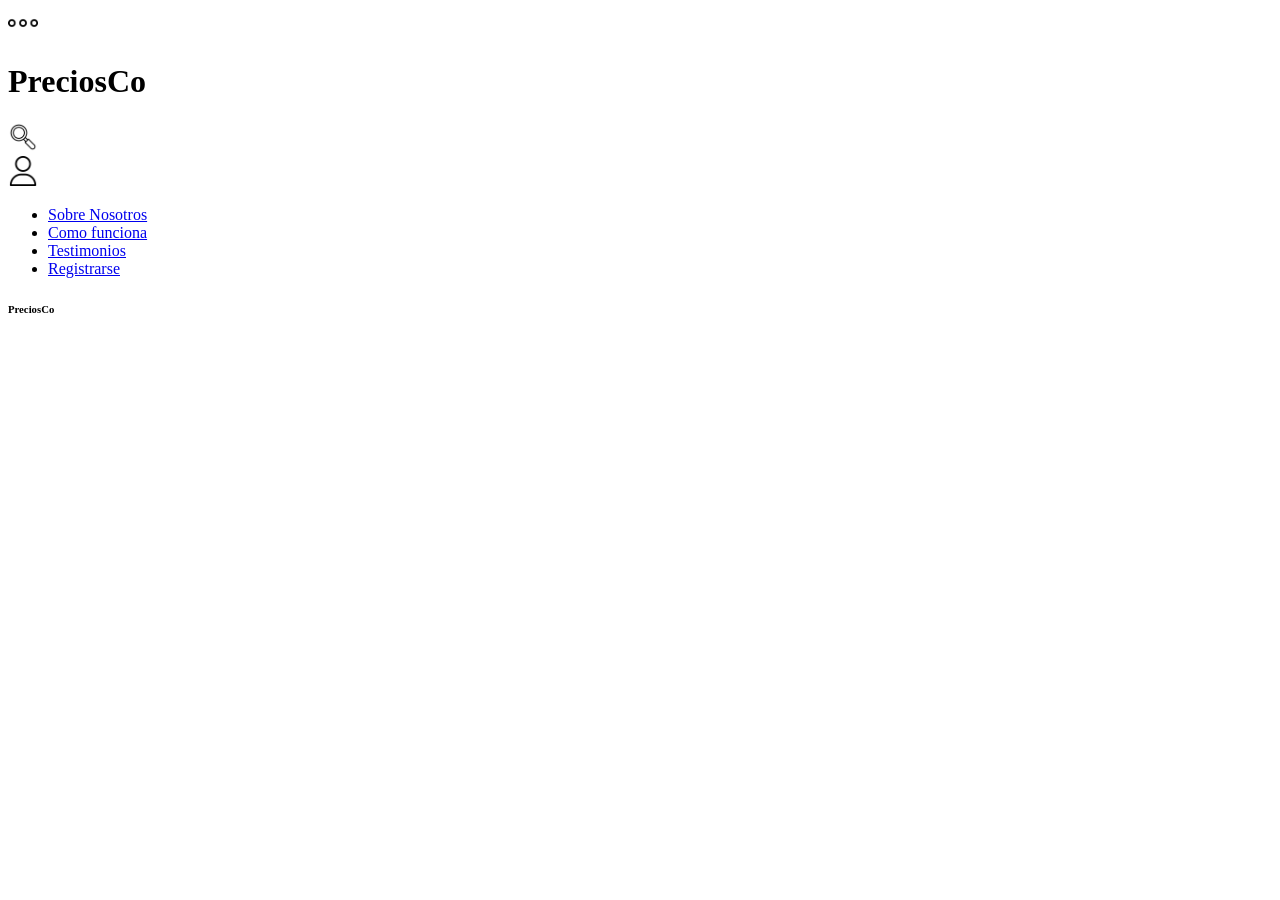
==== frontend/pages/index.html @ 4bfa9142 "Add index.html with header, navigation, and footer sections, including icon images" ====
<!DOCTYPE html>
<html lang="en">
<head>
    <meta charset="UTF-8">
    <meta name="viewport" content="width=device-width, initial-scale=1.0">
    <title>PreciosCo</title>
</head>
<body>
    <header>
        <div id="Header-H1">
            <img src="/frontend/assets/icons/meatball-menu.png" alt="options" width="30">
            <h1>PreciosCo</h1>
            <img src="/frontend/assets/icons/find.png" alt="find" width="30">
            <br>
            <img src="/frontend/assets/icons/user.png" alt="user" width="30">
        </div>
    </header>
    <nav>
        <div id="Nav-Options">
            <ul>
                <li>
                    <a href="#">Sobre Nosotros</a>
                </li>
                <li><a href="#">Como funciona</a></li>
                <li>
                    <a href="#">Testimonios</a>
                </li>
                <li>
                    <a href="#">Registrarse</a>
                </li>
            </ul>
        </div>
    </nav>
    <section>

    </section>
    <footer>
        <h6>PreciosCo</h6>
    </footer>
</body>
</html>
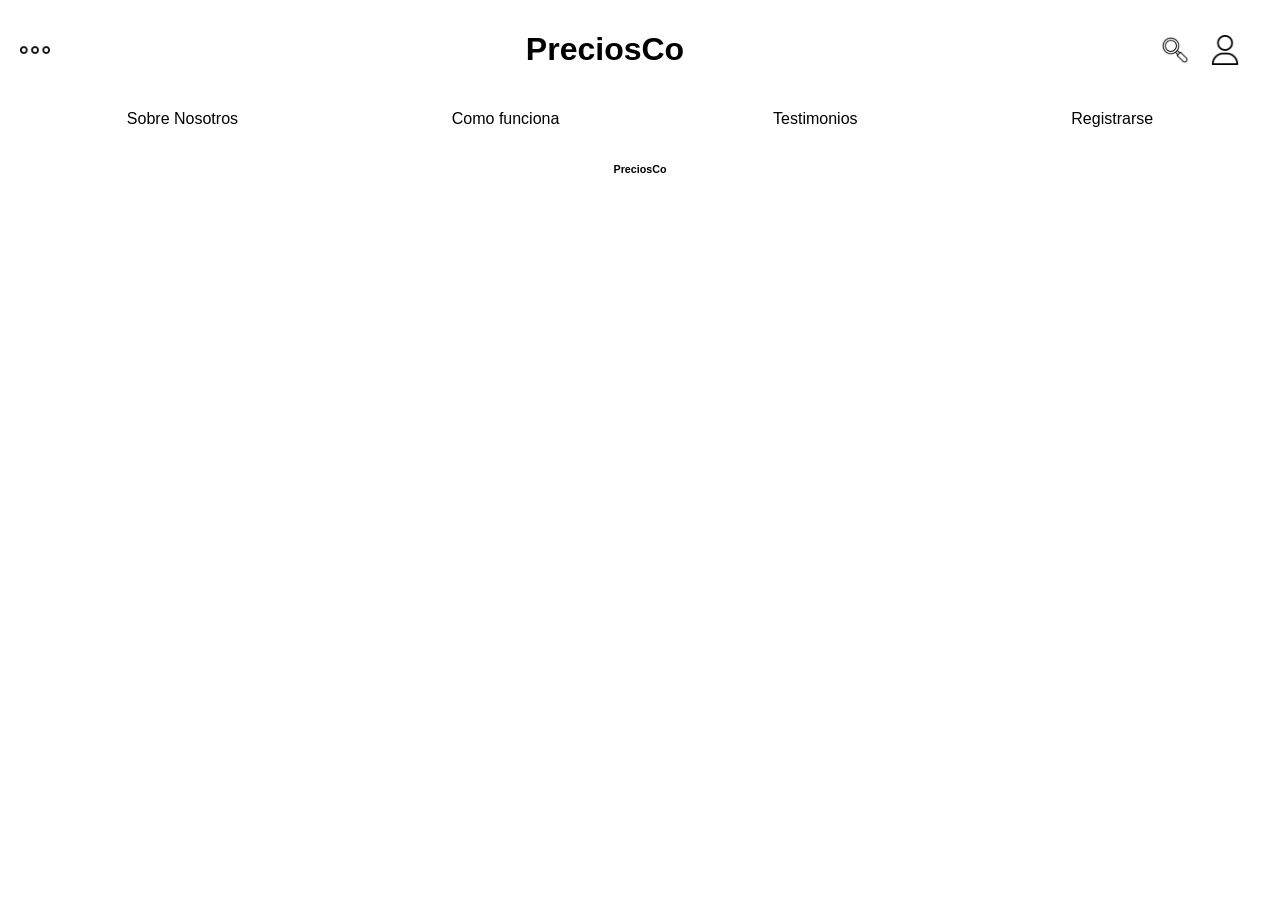
==== commit f4fed0ec: "aplicandole css al index y añadiendo pocas cosas al html" ====
--- a/frontend/pages/index.html
+++ b/frontend/pages/index.html
@@ -4,17 +4,19 @@
     <meta charset="UTF-8">
     <meta name="viewport" content="width=device-width, initial-scale=1.0">
     <title>PreciosCo</title>
+    <link rel="stylesheet" href="/frontend/styles/style.css">
 </head>
 <body>
-    <header>
-        <div id="Header-H1">
-            <img src="/frontend/assets/icons/meatball-menu.png" alt="options" width="30">
-            <h1>PreciosCo</h1>
+<header>
+    <div id="HeaderH1">
+        <img src="/frontend/assets/icons/meatball-menu.png" alt="options" width="30">
+        <a href="index.html" id="PreciosCo"><h1>PreciosCo</h1></a>
+        <div class="header-actions">
             <img src="/frontend/assets/icons/find.png" alt="find" width="30">
-            <br>
             <img src="/frontend/assets/icons/user.png" alt="user" width="30">
         </div>
-    </header>
+    </div>
+</header>
     <nav>
         <div id="Nav-Options">
             <ul>
--- a/frontend/styles/style.css
+++ b/frontend/styles/style.css
@@ -0,0 +1,72 @@
+
+* {
+    box-sizing: border-box; 
+}
+
+body {
+    background-color: white;
+    font-family: Verdana, Geneva, Tahoma, sans-serif;
+    margin: 0;
+}
+
+#HeaderH1 {
+    display: flex;
+    align-items: center;
+    justify-content: space-between; 
+    padding: 10px 20px;
+    width: 100%;
+}
+
+.header-actions {
+    display: flex;
+    gap: 20px; 
+    align-items: center;
+    margin-right: 20px;
+}
+
+#PreciosCo {
+    color: black;
+    text-decoration: none;
+}
+
+#Nav-Options ul {
+    display: flex;
+    justify-content: space-around; 
+    align-items: center;
+    list-style: none; 
+    margin: 0;
+    padding: 10px 20px;
+    width: 100%;
+}
+
+#Nav-Options a {
+    text-decoration: none;
+    color: inherit;
+}
+
+footer {
+    text-align: center;
+}
+
+
+@media (max-width: 768px) {
+    
+  
+    #HeaderH1 {
+        padding: 10px 10px;
+    }
+
+    .header-actions {
+        gap: 15px;
+        margin-right: 5px; 
+    }
+
+    #HeaderH1 h1 {
+        font-size: 1.4rem; 
+    }
+
+
+    #Nav-Options {
+        display: none; 
+    }
+}
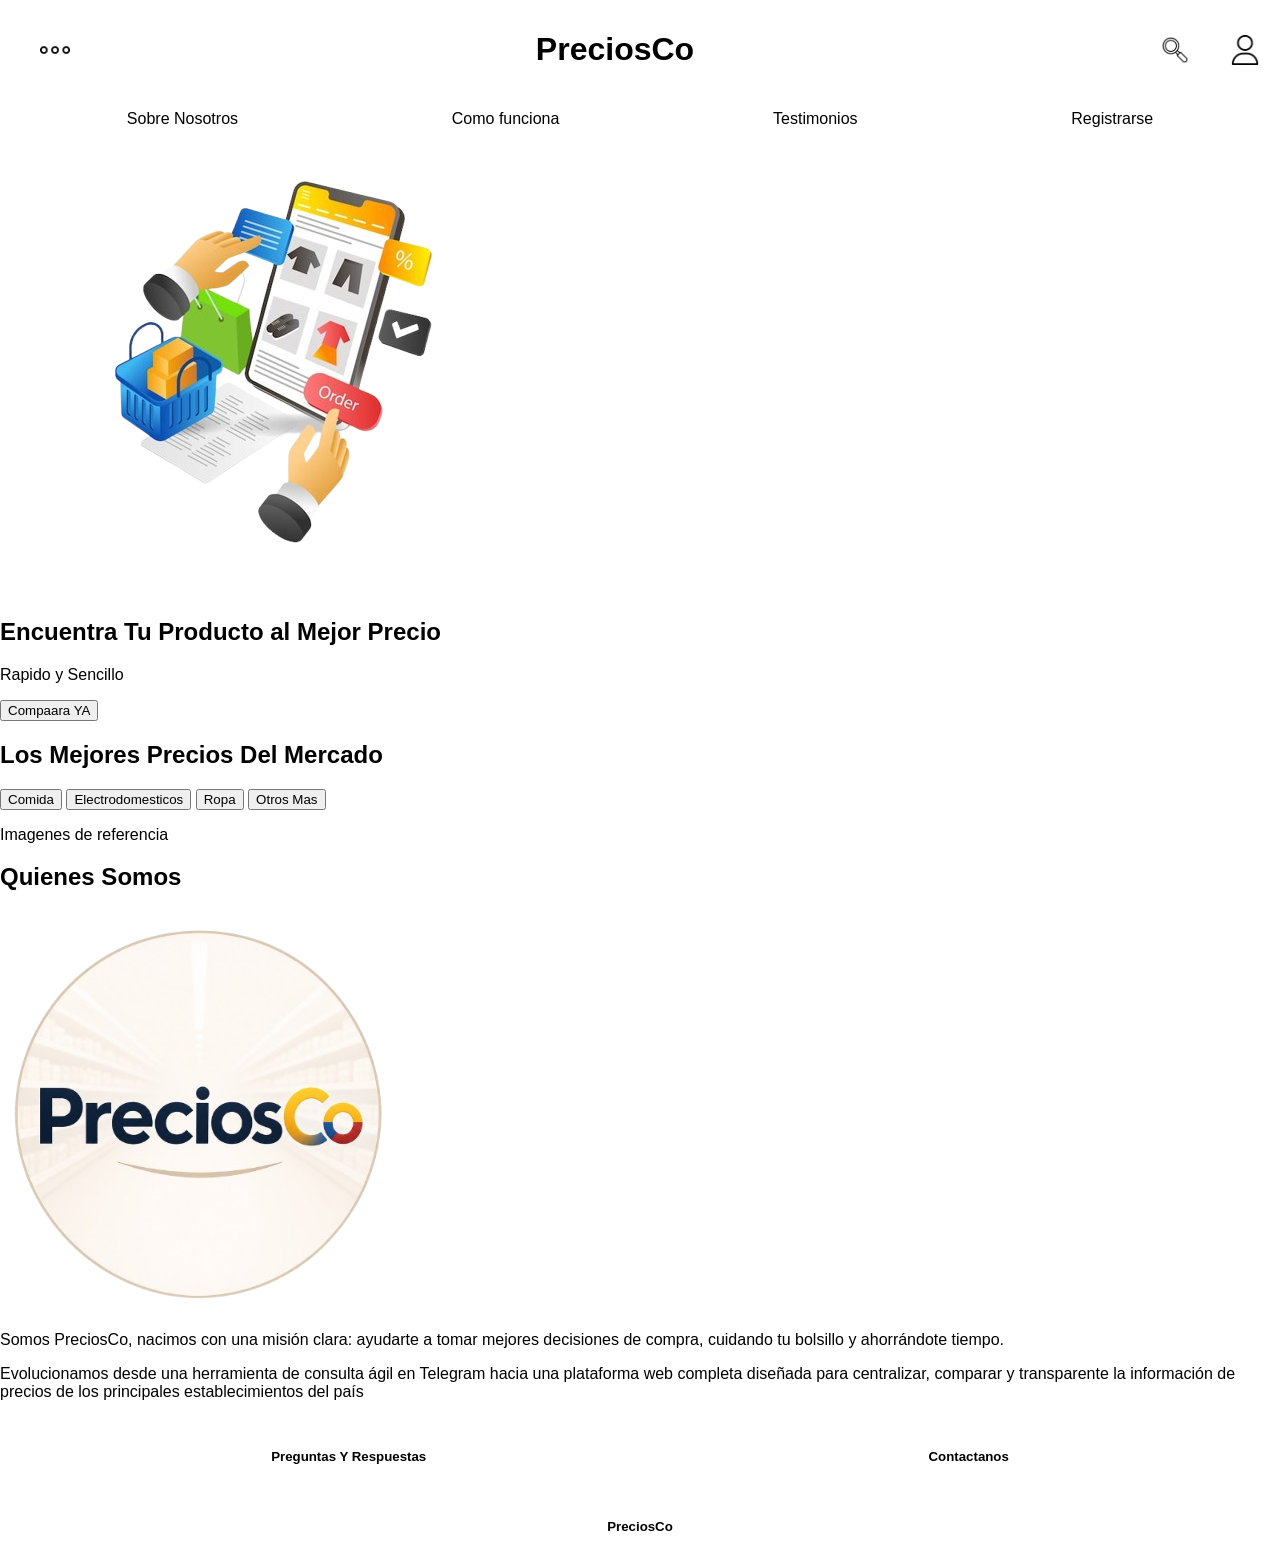
==== commit 07654955: "añadiendo el sobre nosotros en el html y modificando unas cosas en css" ====
--- a/frontend/pages/index.html
+++ b/frontend/pages/index.html
@@ -35,9 +35,50 @@
     </nav>
     <section>
 
+        
+        <div id="CallAction">
+            <img src="/frontend/assets/images/isometric-flat-3d-illustration-online-shopping-concept-with-ecommerce-app_18660-4570-removebg-preview.png" alt="Compara Y Compra">
+            <h2>Encuentra Tu Producto al Mejor Precio</h2>
+            <p>Rapido y Sencillo</p>
+
+            <div id="CallAction-Square">
+                <button>Compaara YA</button>
+            </div>
+
+        </div>
+
+        <div id="Evidence">
+            <h2>Los Mejores Precios Del Mercado</h2>
+            <button>Comida</button>
+            <button>Electrodomesticos</button>
+            <button>Ropa</button>
+            <button>Otros Mas</button>
+            <p>Imagenes de referencia</p>
+        </div>
+        
+        <div id="AboutUs">
+            <h2>Quienes Somos</h2>
+            <img src="/frontend/assets/images/LogoPreciosCo.png" alt="Logo" width="400">
+            <p class="eslogan">Somos PreciosCo, nacimos con una misión clara: ayudarte a tomar mejores decisiones de compra, cuidando tu bolsillo y ahorrándote tiempo.</p>
+
+            <p class="eslogan">Evolucionamos desde una herramienta de consulta ágil en Telegram hacia una plataforma web completa diseñada para centralizar, comparar y transparente la información de precios de los principales establecimientos del país</p>
+
+        </div>
     </section>
     <footer>
-        <h6>PreciosCo</h6>
+        <div id="FooterOptions">
+            <ul>
+                <li>
+                    <a href="#"><h5>Preguntas Y Respuestas</h5></a>
+                </li>
+                <li>
+                    <a href="#">
+                        <h5>Contactanos</h5>
+                    </a>
+                </li>
+            </ul>
+        </div>
+        <h5 id="H5Footer">PreciosCo</h5>
     </footer>
 </body>
 </html>
--- a/frontend/styles/style.css
+++ b/frontend/styles/style.css
@@ -15,14 +15,22 @@
     justify-content: space-between; 
     padding: 10px 20px;
     width: 100%;
+    margin-left: 20px;
+    boder
 }
 
 .header-actions {
     display: flex;
-    gap: 20px; 
+    gap: 40px; 
     align-items: center;
     margin-right: 20px;
 }
+
+a{
+    text-decoration: none;
+    color: black;
+}
+
 
 #PreciosCo {
     color: black;
@@ -39,12 +47,22 @@
     width: 100%;
 }
 
+#FooterOptions ul{
+    display: flex;
+    justify-content: space-around; 
+    align-items: center;
+    list-style: none; 
+    margin: 0;
+    padding: 10px 20px;
+    width: 100%;
+}
+
 #Nav-Options a {
     text-decoration: none;
     color: inherit;
 }
 
-footer {
+#H5Footer {
     text-align: center;
 }
 
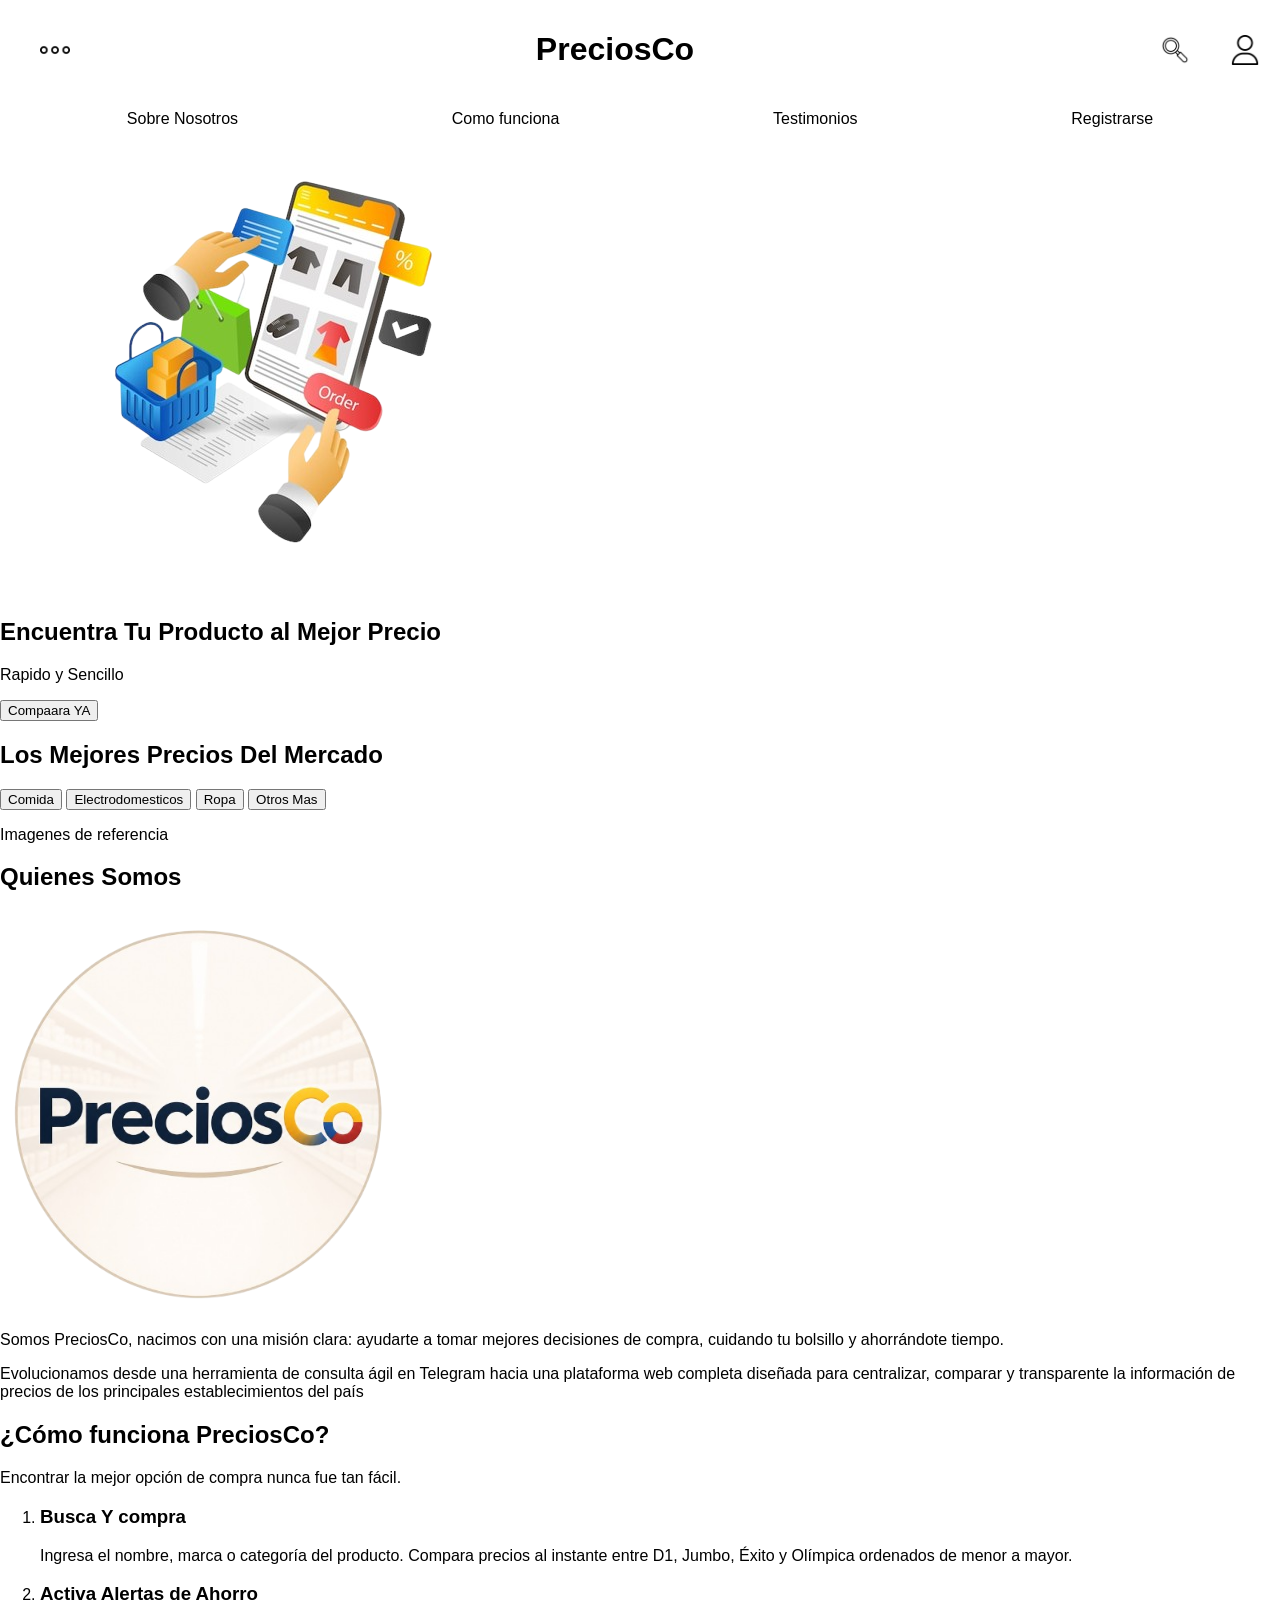
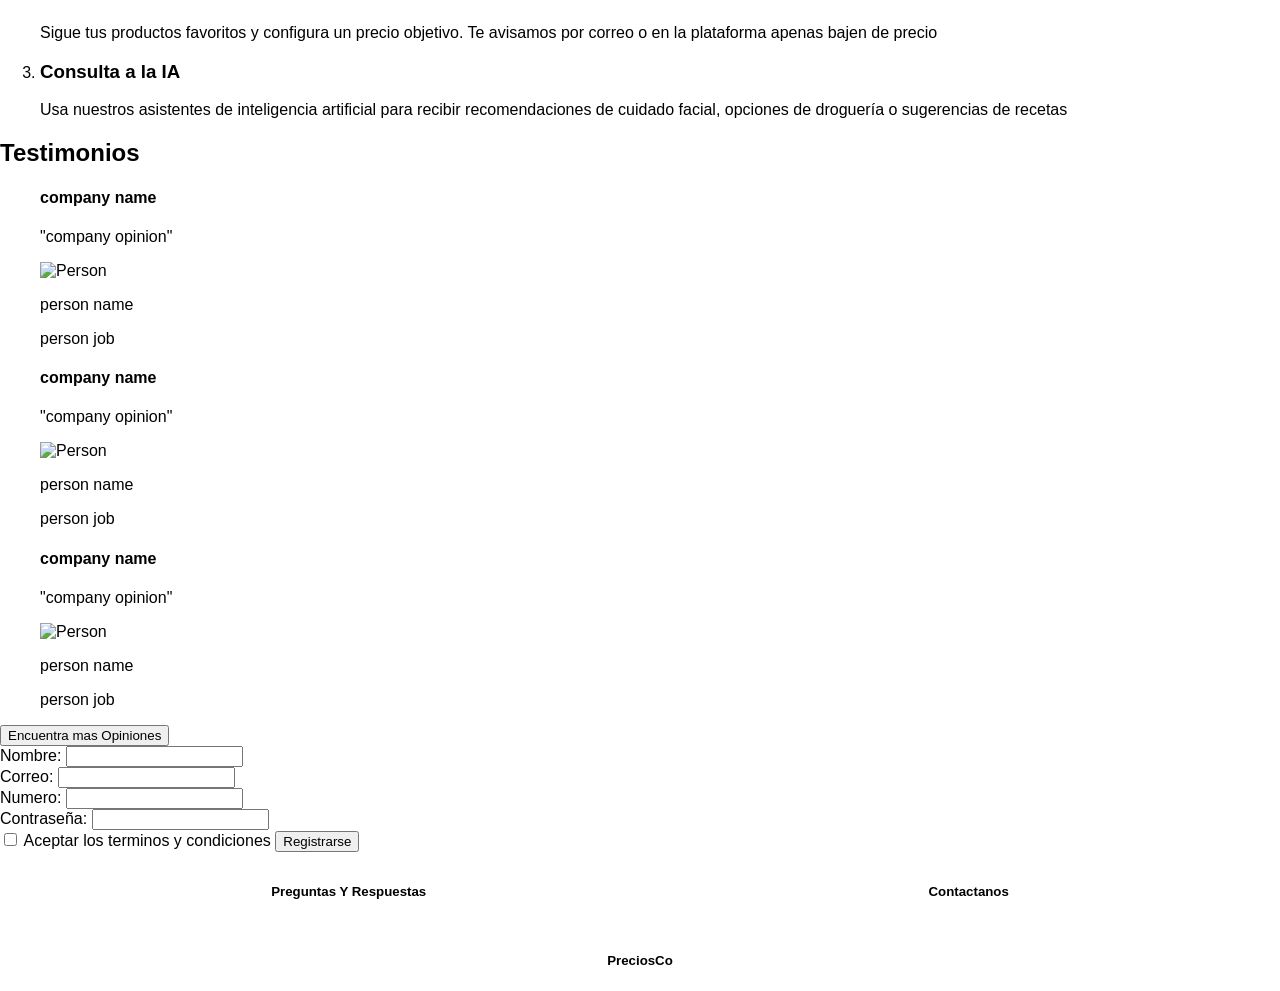
==== commit e350eac4: "completando el index sin css" ====
--- a/frontend/pages/index.html
+++ b/frontend/pages/index.html
@@ -64,6 +64,94 @@
             <p class="eslogan">Evolucionamos desde una herramienta de consulta ágil en Telegram hacia una plataforma web completa diseñada para centralizar, comparar y transparente la información de precios de los principales establecimientos del país</p>
 
         </div>
+
+        <div id="How-It-Works">
+            <div id="main-Title">
+                <h2>¿Cómo funciona PreciosCo?</h2>
+                <p>Encontrar la mejor opción de compra nunca fue tan fácil.</p>
+            </div>
+            <div id="Funtions-Lists">
+                <ol>
+                    <li>
+                        <h3 class="Titles-Funtions">Busca Y compra</h3>
+                        <p class="p-Funtions">Ingresa el nombre, marca o categoría del producto. Compara precios al instante entre D1, Jumbo, Éxito y Olímpica ordenados de menor a mayor.</p>
+                    </li>
+                    <li>
+                        <h3 class="Titles-Funtions">Activa Alertas de Ahorro</h3>
+                        <p class="p-Funtions">Sigue tus productos favoritos y configura un precio objetivo. Te avisamos por correo o en la plataforma apenas bajen de precio</p>
+                    </li>
+                    <li>
+                        <h3 class="Titles-Funtions">Consulta a la IA</h3>
+                        <p class="p-Funtions">Usa nuestros asistentes de inteligencia artificial para recibir recomendaciones de cuidado facial, opciones de droguería o sugerencias de recetas</p>
+                    </li>
+                </ol>
+
+            </div>
+            
+        </div>
+
+        <div id="Some-Opinions">
+            <div id="Opinions-Lists">
+                <h1>Testimonios</h1>
+                <ul>
+                    <div class="Opinions" id="Opinion1">
+                        <h4>company name</h4>
+                        <p>"company opinion"</p>
+                        <img src="#" alt="Person" class="Company´s person" width="20">
+                        <p>person name</p>
+                        <p>person job </p>
+
+                    </div>
+                    <div class="Opinions" id="Opinion2">
+                        <h4>company name</h4>
+                        <p>"company opinion"</p>
+                        <img src="#" alt="Person" class="Company´s person" width="20">
+                        <p>person name</p>
+                        <p>person job </p>
+
+                    </div>
+                    <div class="Opinions" id="Opinion3">
+                        <h4>company name</h4>
+                        <p>"company opinion"</p>
+                        <img src="#" alt="Person" class="Company´s person" width="20">
+                        <p>person name</p>
+                        <p>person job </p>
+
+                    </div>
+                </ul>
+                <button id="Opinions-Button">Encuentra mas Opiniones</button>
+            </div>
+        </div>
+
+        <div id="Sign-in-Form">
+            <form>
+                
+                <div id="Name-Form">
+                    <span>Nombre:</span>
+                    <input type="text" id="Name-Input" ">
+                </div>
+                <div id="Email-Form">
+                    <span>Correo:</span>
+                    <input type="email" id="Name-Input" ">
+                </div>
+                <div id="Phone-Number-Form">
+                    <span>Numero:</span>
+                    <input type="number" id="Name-Input" ">
+                </div>
+                <div id="Password-Form">
+                    <span>Contraseña:</span>
+                    <input type="password" id="Name-Input" ">
+                </div>
+
+                <div id="Terms-Conditions-Submit-Form">
+                    <input type="checkbox" id="Terms-and-conditions">
+                    <span>Aceptar los terminos y condiciones</span>
+                    <button id="Sign-in-Button">Registrarse</button>
+                </div>
+
+                
+            </form>
+        </div>
     </section>
     <footer>
         <div id="FooterOptions">
--- a/frontend/styles/style.css
+++ b/frontend/styles/style.css
@@ -16,7 +16,7 @@
     padding: 10px 20px;
     width: 100%;
     margin-left: 20px;
-    boder
+    
 }
 
 .header-actions {
@@ -87,4 +87,7 @@
     #Nav-Options {
         display: none; 
     }
-}+}
+
+
+
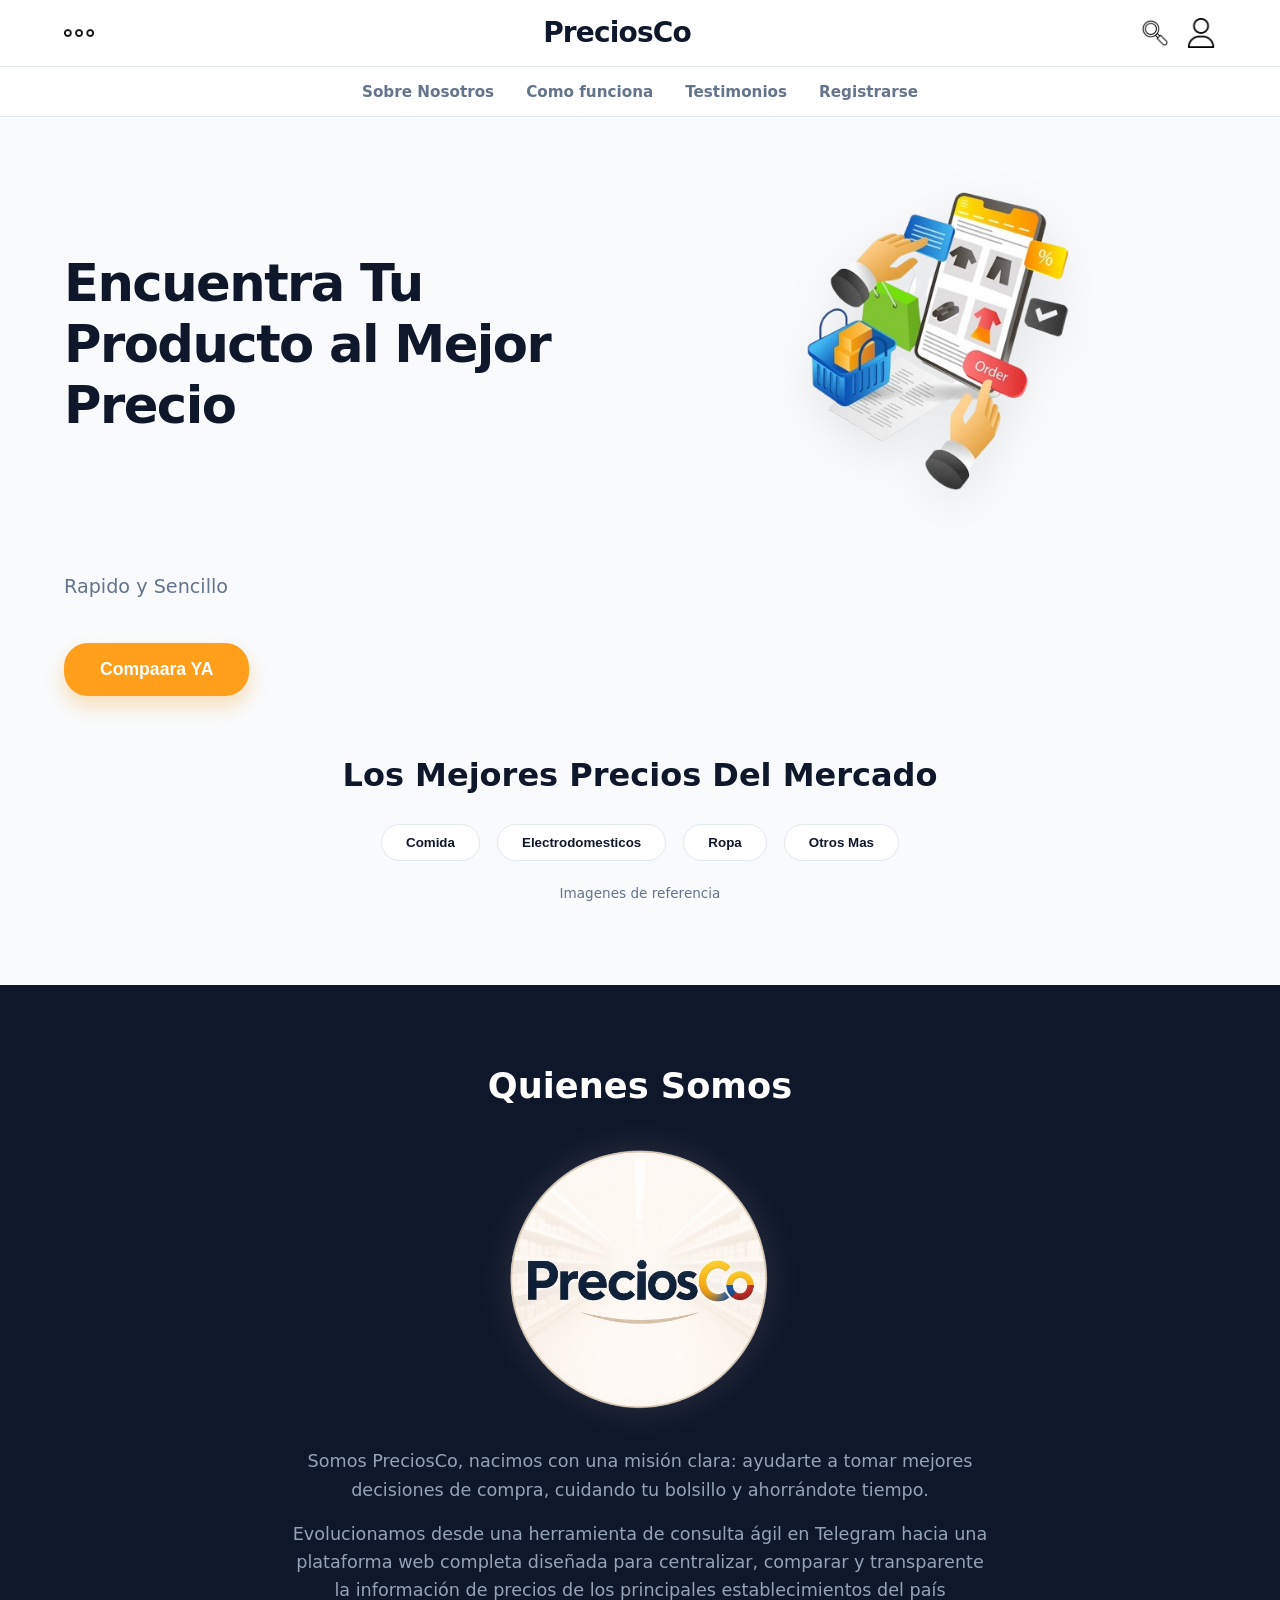
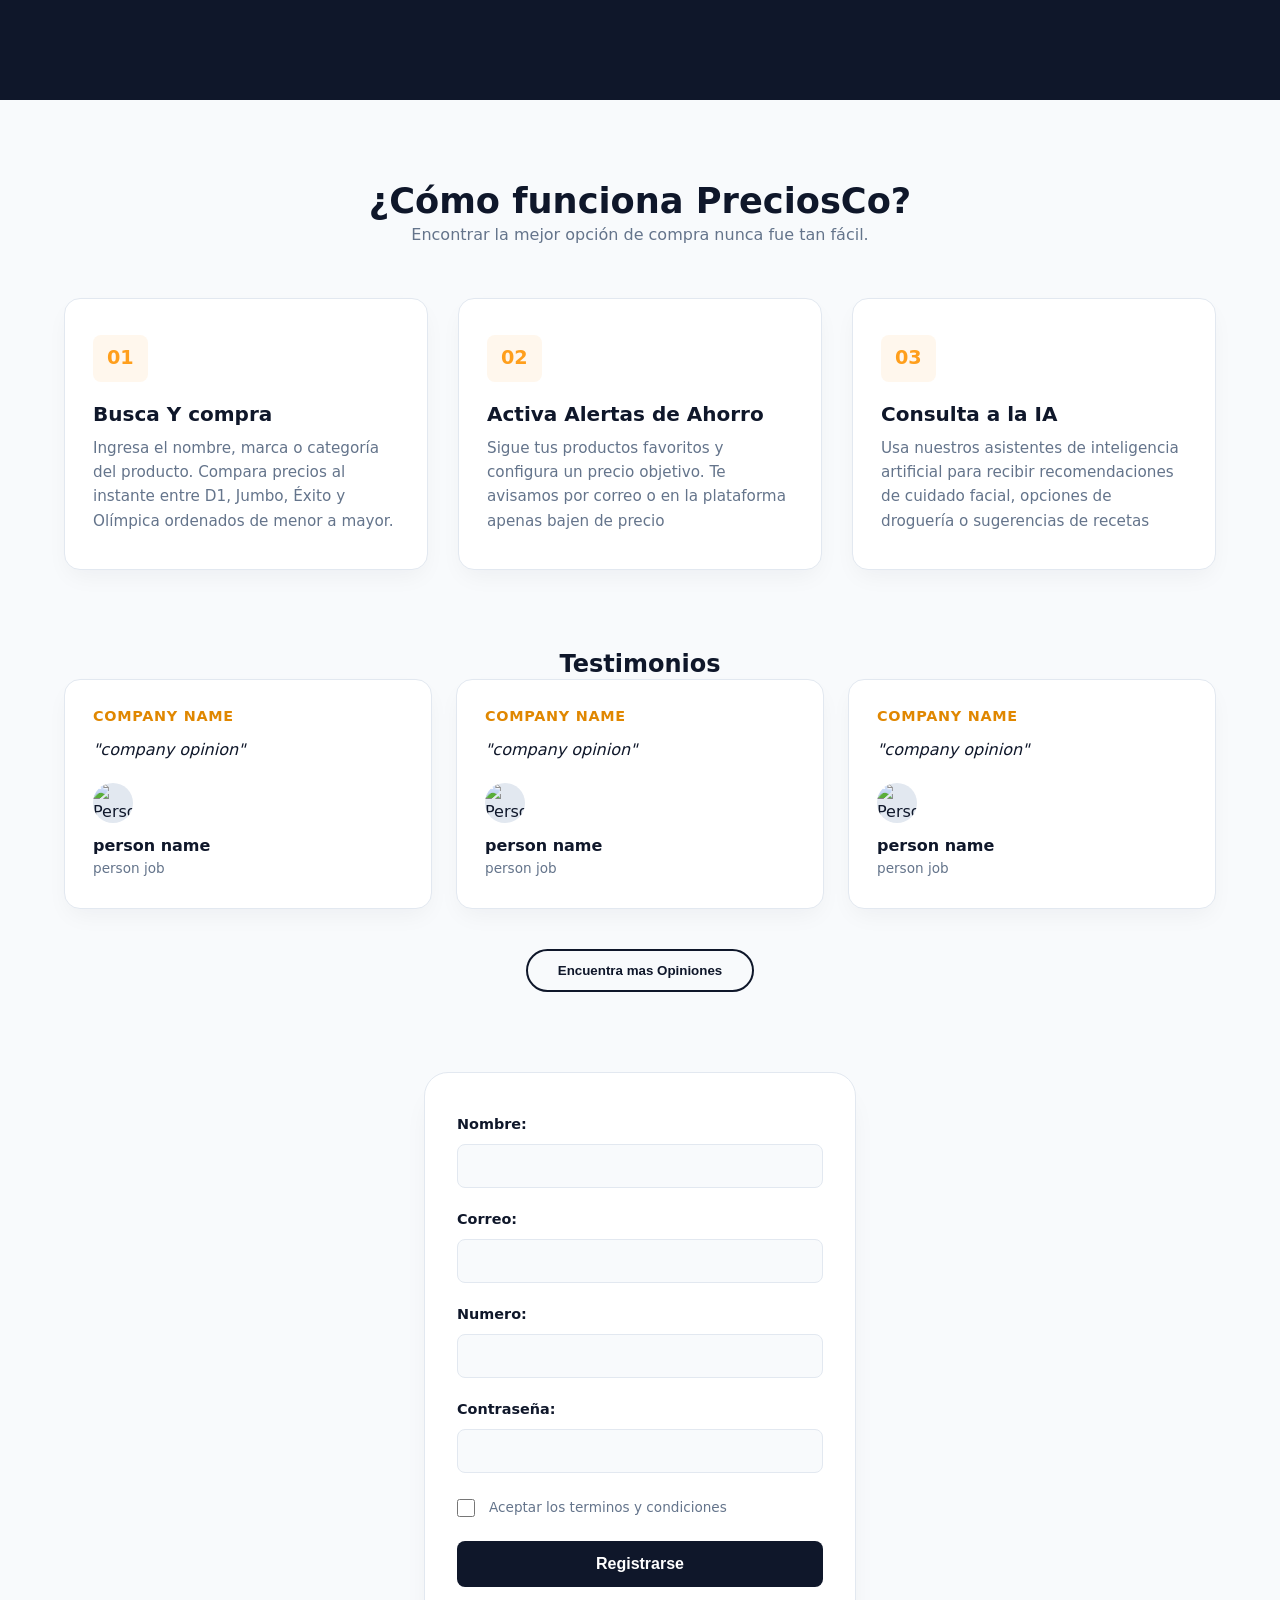
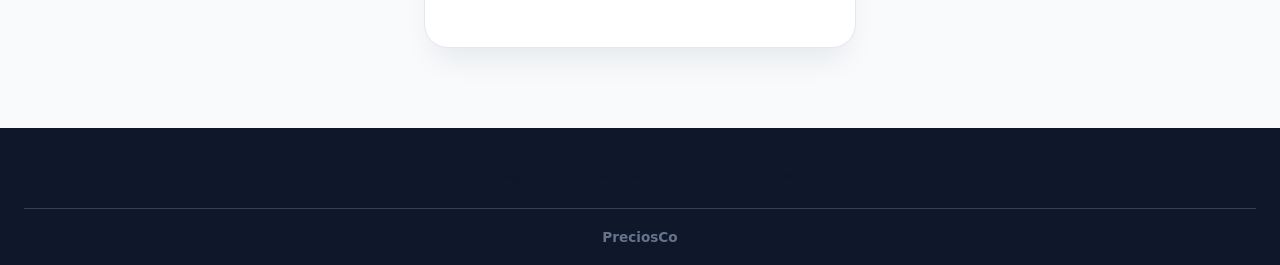
==== commit 0bb67c9f: "terminando unos cambios en el nav" ====
--- a/frontend/pages/index.html
+++ b/frontend/pages/index.html
@@ -21,14 +21,14 @@
         <div id="Nav-Options">
             <ul>
                 <li>
-                    <a href="#">Sobre Nosotros</a>
+                    <a href="#AboutUs">Sobre Nosotros</a>
                 </li>
-                <li><a href="#">Como funciona</a></li>
+                <li><a href="#How-It-Works">Como funciona</a></li>
                 <li>
-                    <a href="#">Testimonios</a>
+                    <a href="#Some-Opinions">Testimonios</a>
                 </li>
                 <li>
-                    <a href="#">Registrarse</a>
+                    <a href="#Sign-in-Form">Registrarse</a>
                 </li>
             </ul>
         </div>
--- a/frontend/styles/style.css
+++ b/frontend/styles/style.css
@@ -1,93 +1,520 @@
 
-* {
-    box-sizing: border-box; 
+:root {
+    --bg-main: #F8FAFC;
+    --bg-surface: #FFFFFF;
+    --dark-navy: #0F172A;
+    --dark-card: #1E293B;
+    --text-primary: #0F172A;
+    --text-muted: #64748B;
+    
+
+    --accent-orange: #FF9F1C;
+    --accent-orange-hover: #E08700;
+    --accent-green: #10B981;
+    --border-color: #E2E8F0;
+
+
+    --font-main: system-ui, -apple-system, BlinkMacSystemFont, 'Segoe UI', Roboto, sans-serif;
+    
+
+    --radius-sm: 8px;
+    --radius-md: 16px;
+    --radius-lg: 24px;
+    --shadow-soft: 0 10px 25px -5px rgba(15, 23, 42, 0.05);
+    --shadow-card: 0 20px 30px -10px rgba(15, 23, 42, 0.08);
+}
+
+
+*, *::before, *::after {
+    box-sizing: border-box;
+    margin: 0;
+    padding: 0;
 }
 
 body {
-    background-color: white;
-    font-family: Verdana, Geneva, Tahoma, sans-serif;
-    margin: 0;
+    background-color: var(--bg-main);
+    color: var(--text-primary);
+    font-family: var(--font-main);
+    line-height: 1.6;
+    overflow-x: hidden;
+}
+
+img {
+    max-width: 100%;
+    height: auto;
+    display: block;
+}
+
+a {
+    text-decoration: none;
+    color: inherit;
+}
+
+h1, h2, h3, h4, h5 {
+    line-height: 1.2;
+    color: var(--text-primary);
+}
+
+
+header {
+    background: var(--bg-surface);
+    border-bottom: 1px solid var(--border-color);
+    position: sticky;
+    top: 0;
+    z-index: 100;
 }
 
 #HeaderH1 {
+    max-width: 1200px;
+    margin: 0 auto;
+    padding: 16px 24px;
     display: flex;
     align-items: center;
-    justify-content: space-between; 
-    padding: 10px 20px;
-    width: 100%;
-    margin-left: 20px;
-    
+    justify-content: space-between;
+}
+
+#HeaderH1 img {
+    cursor: pointer;
+    transition: opacity 0.2s;
+}
+
+#HeaderH1 img:hover {
+    opacity: 0.7;
+}
+
+#PreciosCo h1 {
+    font-size: 1.75rem;
+    font-weight: 800;
+    letter-spacing: -0.03em;
+    color: var(--dark-navy);
 }
 
 .header-actions {
     display: flex;
-    gap: 40px; 
+    gap: 16px;
     align-items: center;
-    margin-right: 20px;
-}
-
-a{
-    text-decoration: none;
-    color: black;
-}
-
-
-#PreciosCo {
-    color: black;
-    text-decoration: none;
+}
+
+nav {
+    background: var(--bg-surface);
+    border-bottom: 1px solid var(--border-color);
 }
 
 #Nav-Options ul {
+    max-width: 1200px;
+    margin: 0 auto;
+    padding: 12px 24px;
     display: flex;
-    justify-content: space-around; 
+    justify-content: center;
+    gap: 32px;
+    list-style: none;
+}
+
+#Nav-Options a {
+    font-size: 0.95rem;
+    font-weight: 600;
+    color: var(--text-muted);
+    transition: color 0.2s;
+}
+
+#Nav-Options a:hover {
+    color: var(--accent-orange-hover);
+}
+
+
+#CallAction {
+    max-width: 1200px;
+    margin: 40px auto;
+    padding: 0 24px;
+    display: grid;
+    grid-template-columns: 1fr 1fr;
     align-items: center;
-    list-style: none; 
+    gap: 40px;
+}
+
+#CallAction img {
+    grid-column: 2;
+    width: 100%;
+    max-width: 450px;
+    justify-self: center;
+    filter: drop-shadow(0 15px 25px rgba(0,0,0,0.08));
+}
+
+#CallAction h2 {
+    grid-column: 1;
+    grid-row: 1;
+    font-size: clamp(2.2rem, 4vw, 3.2rem);
+    font-weight: 900;
+    letter-spacing: -0.03em;
+}
+
+#CallAction p {
+    grid-column: 1;
+    font-size: 1.2rem;
+    color: var(--text-muted);
+}
+
+#CallAction-Square {
+    grid-column: 1;
+}
+
+#CallAction-Square button {
+    background: var(--accent-orange);
+    color: #FFF;
+    border: none;
+    padding: 16px 36px;
+    font-size: 1.1rem;
+    font-weight: 700;
+    border-radius: var(--radius-lg);
+    box-shadow: 0 10px 20px rgba(255, 159, 28, 0.3);
+    cursor: pointer;
+    transition: all 0.2s ease;
+}
+
+#CallAction-Square button:hover {
+    background: var(--accent-orange-hover);
+    transform: translateY(-2px);
+    box-shadow: 0 15px 25px rgba(255, 159, 28, 0.4);
+}
+
+
+#Evidence {
+    max-width: 1200px;
+    margin: 60px auto;
+    padding: 0 24px;
+    text-align: center;
+}
+
+#Evidence h2 {
+    font-size: 2rem;
+    margin-bottom: 24px;
+}
+
+#Evidence button {
+    background: var(--bg-surface);
+    border: 1.5px solid var(--border-color);
+    padding: 10px 24px;
+    margin: 6px;
+    border-radius: 999px;
+    font-weight: 600;
+    color: var(--text-primary);
+    cursor: pointer;
+    transition: all 0.2s;
+}
+
+#Evidence button:hover {
+    border-color: var(--dark-navy);
+    background: var(--dark-navy);
+    color: #FFF;
+}
+
+#Evidence p {
+    margin-top: 16px;
+    font-size: 0.85rem;
+    color: var(--text-muted);
+}
+
+
+#AboutUs {
+    background: var(--dark-navy);
+    color: #FFF;
+    padding: 80px 24px;
+    margin: 80px 0;
+    text-align: center;
+}
+
+#AboutUs h2 {
+    color: #FFF;
+    font-size: 2.2rem;
+    margin-bottom: 30px;
+}
+
+#AboutUs img {
+    margin: 0 auto 30px;
+    max-width: 280px;
+    filter: drop-shadow(0 0 20px rgba(255,255,255,0.1));
+}
+
+#AboutUs .eslogan {
+    max-width: 700px;
+    margin: 0 auto 16px;
+    color: #94A3B8;
+    font-size: 1.1rem;
+}
+
+
+#How-It-Works {
+    max-width: 1200px;
+    margin: 80px auto;
+    padding: 0 24px;
+}
+
+#main-Title {
+    text-align: center;
+    margin-bottom: 50px;
+}
+
+#main-Title h2 {
+    font-size: 2.2rem;
+}
+
+#main-Title p {
+    color: var(--text-muted);
+}
+
+#Funtions-Lists ol {
+    list-style: none;
+    display: grid;
+    grid-template-columns: repeat(auto-fit, minmax(280px, 1fr));
+    gap: 30px;
+    counter-reset: step-counter;
+}
+
+#Funtions-Lists li {
+    background: var(--bg-surface);
+    padding: 36px 28px;
+    border-radius: var(--radius-md);
+    border: 1px solid var(--border-color);
+    box-shadow: var(--shadow-soft);
+    position: relative;
+    counter-increment: step-counter;
+}
+
+#Funtions-Lists li::before {
+    content: "0" counter(step-counter);
+    font-weight: 900;
+    font-size: 1.2rem;
+    color: var(--accent-orange);
+    background: #FFF7ED;
+    padding: 8px 14px;
+    border-radius: var(--radius-sm);
+    display: inline-block;
+    margin-bottom: 20px;
+}
+
+.Titles-Funtions {
+    font-size: 1.25rem;
+    margin-bottom: 10px;
+}
+
+.p-Funtions {
+    color: var(--text-muted);
+    font-size: 0.95rem;
+}
+
+
+#Some-Opinions {
+    max-width: 1200px;
+    margin: 80px auto;
+    padding: 0 24px;
+    text-align: center;
+}
+
+#Opinions-Lists ul {
+    list-style: none;
+    display: grid;
+    grid-template-columns: repeat(auto-fit, minmax(280px, 1fr));
+    gap: 24px;
+    margin-bottom: 40px;
+    text-align: left;
+}
+
+.Opinions {
+    background: var(--bg-surface);
+    padding: 28px;
+    border-radius: var(--radius-md);
+    border: 1px solid var(--border-color);
+    box-shadow: var(--shadow-soft);
+}
+
+.Opinions h4 {
+    color: var(--accent-orange-hover);
+    font-size: 0.9rem;
+    text-transform: uppercase;
+    letter-spacing: 0.05em;
+    margin-bottom: 12px;
+}
+
+.Opinions p:nth-of-type(1) {
+    font-style: italic;
+    color: var(--text-primary);
+    margin-bottom: 20px;
+}
+
+.Opinions img {
+    width: 40px;
+    height: 40px;
+    border-radius: 50%;
+    background: var(--border-color);
+    margin-bottom: 10px;
+}
+
+.Opinions p:nth-of-type(2) {
+    font-weight: 700;
     margin: 0;
-    padding: 10px 20px;
+}
+
+.Opinions p:nth-of-type(3) {
+    font-size: 0.85rem;
+    color: var(--text-muted);
+}
+
+#Opinions-Button {
+    background: transparent;
+    border: 2px solid var(--dark-navy);
+    color: var(--dark-navy);
+    padding: 12px 30px;
+    border-radius: 999px;
+    font-weight: 700;
+    cursor: pointer;
+    transition: all 0.2s;
+}
+
+#Opinions-Button:hover {
+    background: var(--dark-navy);
+    color: #FFF;
+}
+
+
+#Sign-in-Form {
+    max-width: 480px;
+    margin: 80px auto;
+    padding: 0 24px;
+}
+
+#Sign-in-Form form {
+    background: var(--bg-surface);
+    padding: 40px 32px;
+    border-radius: var(--radius-lg);
+    box-shadow: var(--shadow-card);
+    border: 1px solid var(--border-color);
+}
+
+#Sign-in-Form div[id$="-Form"] {
+    display: flex;
+    flex-direction: column;
+    gap: 8px;
+    margin-bottom: 20px;
+}
+
+#Sign-in-Form span {
+    font-size: 0.9rem;
+    font-weight: 700;
+    color: var(--dark-navy);
+}
+
+#Sign-in-Form input[type="text"],
+#Sign-in-Form input[type="email"],
+#Sign-in-Form input[type="number"],
+#Sign-in-Form input[type="password"] {
     width: 100%;
-}
-
-#FooterOptions ul{
+    padding: 12px 16px;
+    border: 1.5px solid var(--border-color);
+    border-radius: var(--radius-sm);
+    background: var(--bg-main);
+    font-size: 1rem;
+    outline: none;
+    transition: border-color 0.2s;
+}
+
+#Sign-in-Form input:focus {
+    border-color: var(--accent-orange);
+    background: #FFF;
+}
+
+
+#Terms-Conditions-Submit-Form {
+    display: grid !important;
+    grid-template-columns: 20px 1fr;
+    gap: 12px !important;
+    align-items: center;
+    margin-top: 24px;
+}
+
+#Terms-Conditions-Submit-Form input[type="checkbox"] {
+    width: 18px;
+    height: 18px;
+    accent-color: var(--accent-orange);
+    cursor: pointer;
+}
+
+#Terms-Conditions-Submit-Form span {
+    font-size: 0.85rem;
+    font-weight: 500;
+    color: var(--text-muted);
+}
+
+#Sign-in-Button {
+    grid-column: 1 / -1;
+    background: var(--dark-navy);
+    color: #FFF;
+    border: none;
+    padding: 14px;
+    border-radius: var(--radius-sm);
+    font-size: 1rem;
+    font-weight: 700;
+    cursor: pointer;
+    margin-top: 10px;
+    transition: background 0.2s;
+}
+
+#Sign-in-Button:hover {
+    background: var(--accent-orange-hover);
+}
+
+
+footer {
+    background: var(--dark-navy);
+    color: #FFF;
+    padding: 40px 24px 20px;
+    text-align: center;
+}
+
+#FooterOptions ul {
+    list-style: none;
     display: flex;
-    justify-content: space-around; 
-    align-items: center;
-    list-style: none; 
-    margin: 0;
-    padding: 10px 20px;
-    width: 100%;
-}
-
-#Nav-Options a {
-    text-decoration: none;
-    color: inherit;
+    justify-content: center;
+    gap: 30px;
+    margin-bottom: 24px;
+}
+
+#FooterOptions a {
+    color: #94A3B8;
+    transition: color 0.2s;
+}
+
+#FooterOptions a:hover {
+    color: #FFF;
 }
 
 #H5Footer {
-    text-align: center;
+    border-top: 1px solid #334155;
+    padding-top: 20px;
+    color: #64748B;
+    font-size: 0.85rem;
 }
 
 
 @media (max-width: 768px) {
-    
-  
-    #HeaderH1 {
-        padding: 10px 10px;
+    #CallAction {
+        grid-template-columns: 1fr;
+        text-align: center;
     }
 
-    .header-actions {
-        gap: 15px;
-        margin-right: 5px; 
+    #CallAction img, 
+    #CallAction h2, 
+    #CallAction p, 
+    #CallAction-Square {
+        grid-column: 1;
     }
 
-    #HeaderH1 h1 {
-        font-size: 1.4rem; 
+    #CallAction img {
+        grid-row: auto;
     }
 
-
-    #Nav-Options {
-        display: none; 
+    #Nav-Options ul {
+        flex-direction: column;
+        gap: 12px;
+        text-align: center;
     }
-}
-
-
-
+}
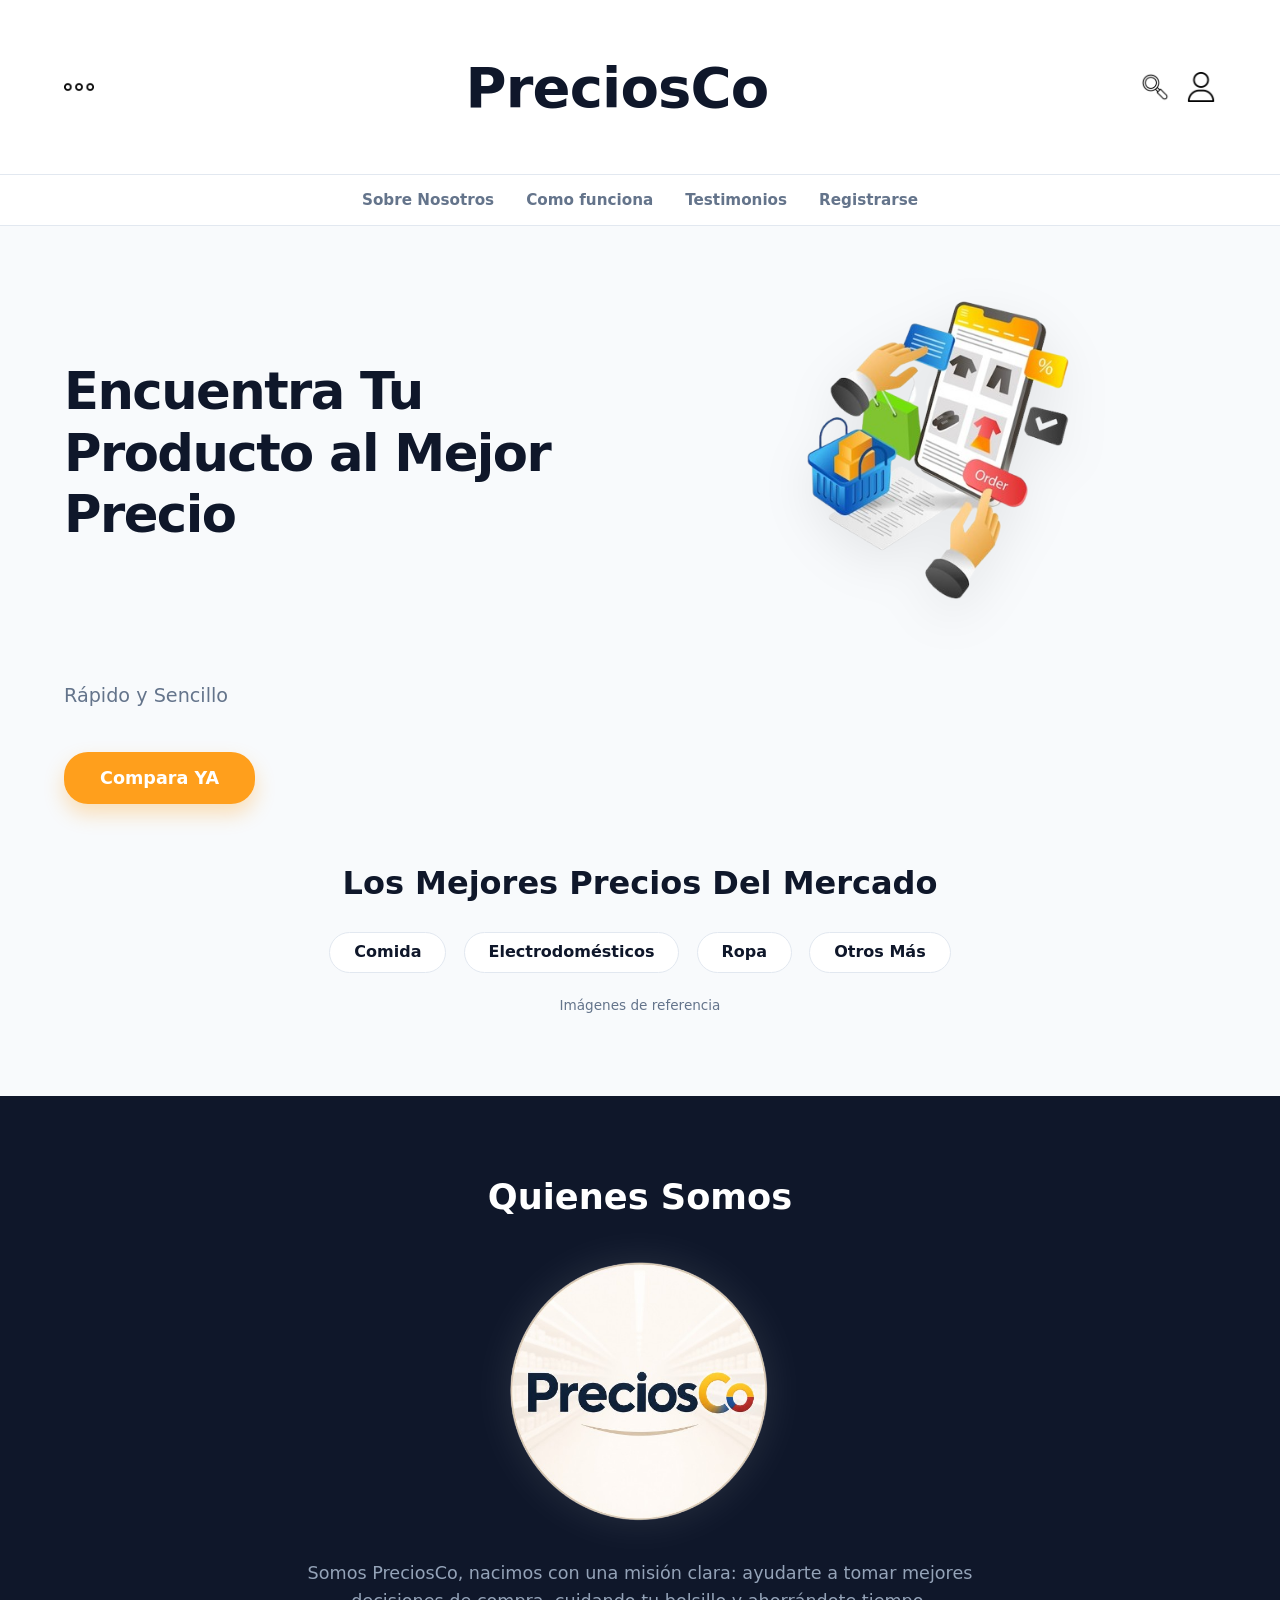
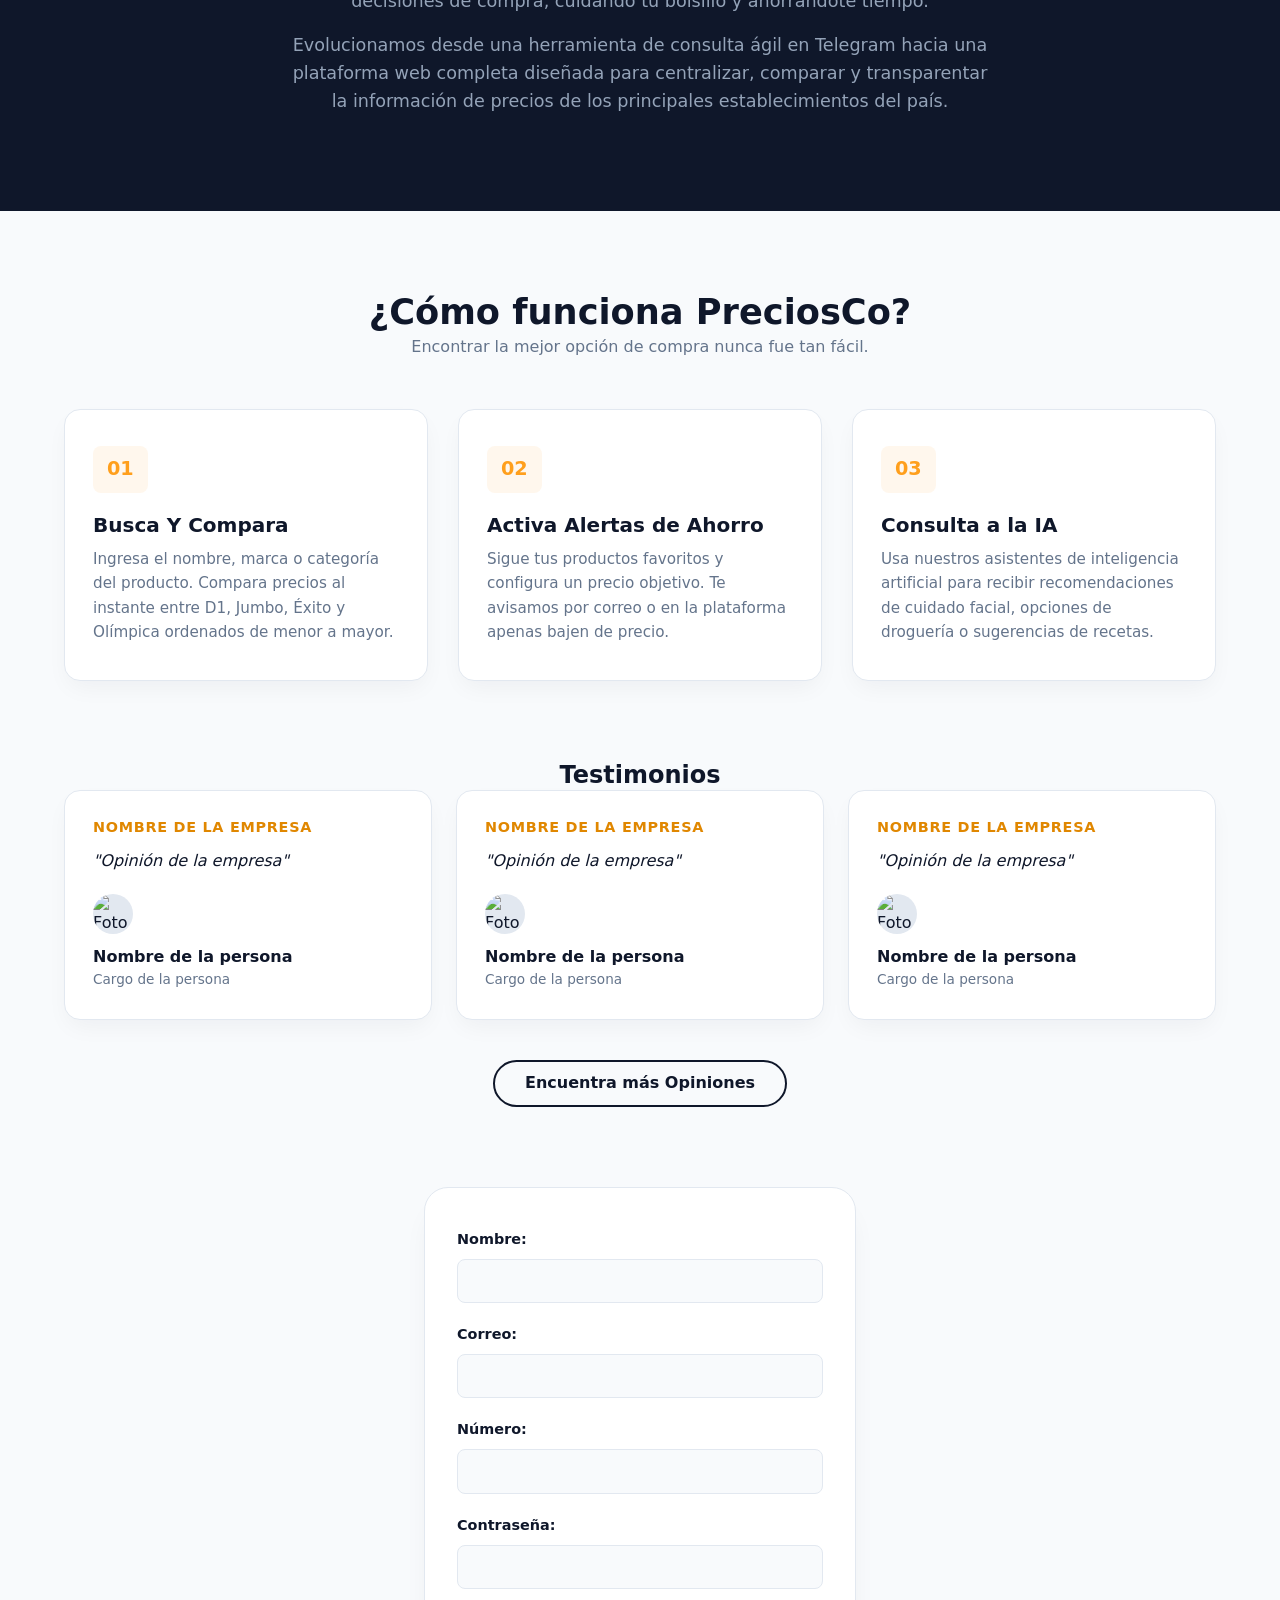
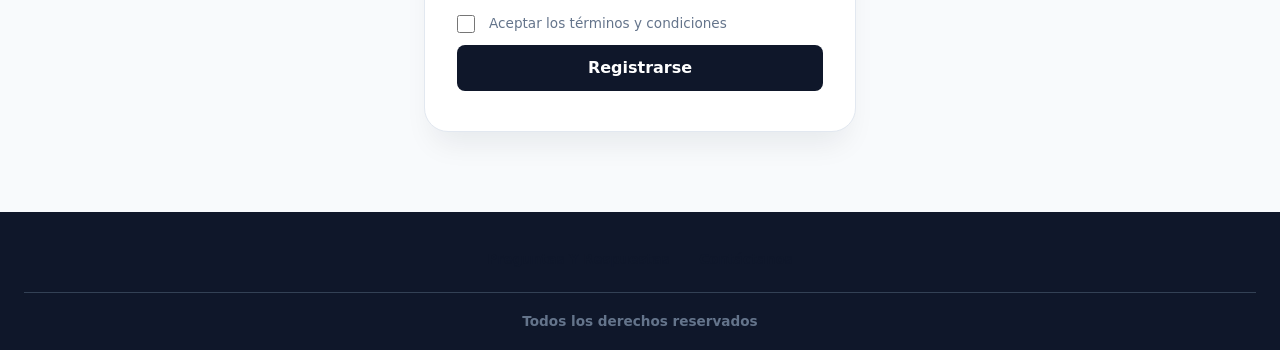
==== commit 1d259359: "Refactor HTML structure and styles for improved accessibility and consistency" ====
--- a/frontend/pages/index.html
+++ b/frontend/pages/index.html
@@ -1,172 +1,150 @@
 <!DOCTYPE html>
-<html lang="en">
+<html lang="es">
 <head>
     <meta charset="UTF-8">
     <meta name="viewport" content="width=device-width, initial-scale=1.0">
     <title>PreciosCo</title>
+    <link rel="preload" href="/frontend/styles/normalize.css" as="stylesheet">
+    <link rel="stylesheet" href="/frontend/styles/normalize.css">
     <link rel="stylesheet" href="/frontend/styles/style.css">
 </head>
 <body>
-<header>
-    <div id="HeaderH1">
-        <img src="/frontend/assets/icons/meatball-menu.png" alt="options" width="30">
-        <a href="index.html" id="PreciosCo"><h1>PreciosCo</h1></a>
+<header class="site-header">
+    <div class="site-header__inner">
+        <img src="/frontend/assets/icons/meatball-menu.png" alt="Abrir menú" width="30">
+        <a href="index.html" class="site-header__title">
+            <h1>PreciosCo</h1>
+        </a>
         <div class="header-actions">
-            <img src="/frontend/assets/icons/find.png" alt="find" width="30">
-            <img src="/frontend/assets/icons/user.png" alt="user" width="30">
+            <img src="/frontend/assets/icons/find.png" alt="Buscar" width="30">
+            <img src="/frontend/assets/icons/user.png" alt="Mi cuenta" width="30">
         </div>
     </div>
 </header>
-    <nav>
-        <div id="Nav-Options">
-            <ul>
-                <li>
-                    <a href="#AboutUs">Sobre Nosotros</a>
+
+<nav class="site-nav">
+    <ul class="site-nav__list">
+        <li><a href="#sobre-nosotros">Sobre Nosotros</a></li>
+        <li><a href="#como-funciona">Como funciona</a></li>
+        <li><a href="#testimonios">Testimonios</a></li>
+        <li><a href="#registro">Registrarse</a></li>
+    </ul>
+</nav>
+
+<section>
+
+    <div class="hero">
+        <img class="hero__image" src="/frontend/assets/images/isometric-flat-3d-illustration-online-shopping-concept-with-ecommerce-app_18660-4570-removebg-preview.png" alt="Ilustración de compra en línea">
+        <h2 class="hero__title">Encuentra Tu Producto al Mejor Precio</h2>
+        <p class="hero__text">Rápido y Sencillo</p>
+
+        <div class="hero__actions">
+            <button class="hero__button">Compara YA</button>
+        </div>
+    </div>
+
+    <div class="quick-filters">
+        <h2 class="quick-filters__title">Los Mejores Precios Del Mercado</h2>
+        <button class="quick-filters__chip">Comida</button>
+        <button class="quick-filters__chip">Electrodomésticos</button>
+        <button class="quick-filters__chip">Ropa</button>
+        <button class="quick-filters__chip">Otros Más</button>
+        <p class="quick-filters__note">Imágenes de referencia</p>
+    </div>
+
+    <div id="sobre-nosotros" class="about">
+        <h2 class="about__title">Quienes Somos</h2>
+        <img class="about__image" src="/frontend/assets/images/LogoPreciosCo.png" alt="Logo PreciosCo" width="400">
+        <p class="about__eslogan">Somos PreciosCo, nacimos con una misión clara: ayudarte a tomar mejores decisiones de compra, cuidando tu bolsillo y ahorrándote tiempo.</p>
+        <p class="about__eslogan">Evolucionamos desde una herramienta de consulta ágil en Telegram hacia una plataforma web completa diseñada para centralizar, comparar y transparentar la información de precios de los principales establecimientos del país.</p>
+    </div>
+
+    <div id="como-funciona" class="how-it-works">
+        <div class="section-heading">
+            <h2 class="section-heading__title">¿Cómo funciona PreciosCo?</h2>
+            <p class="section-heading__subtitle">Encontrar la mejor opción de compra nunca fue tan fácil.</p>
+        </div>
+        <div>
+            <ol class="steps-list">
+                <li class="steps-list__item">
+                    <h3 class="steps-list__item-title">Busca Y Compara</h3>
+                    <p class="steps-list__item-text">Ingresa el nombre, marca o categoría del producto. Compara precios al instante entre D1, Jumbo, Éxito y Olímpica ordenados de menor a mayor.</p>
                 </li>
-                <li><a href="#How-It-Works">Como funciona</a></li>
-                <li>
-                    <a href="#Some-Opinions">Testimonios</a>
+                <li class="steps-list__item">
+                    <h3 class="steps-list__item-title">Activa Alertas de Ahorro</h3>
+                    <p class="steps-list__item-text">Sigue tus productos favoritos y configura un precio objetivo. Te avisamos por correo o en la plataforma apenas bajen de precio.</p>
                 </li>
-                <li>
-                    <a href="#Sign-in-Form">Registrarse</a>
+                <li class="steps-list__item">
+                    <h3 class="steps-list__item-title">Consulta a la IA</h3>
+                    <p class="steps-list__item-text">Usa nuestros asistentes de inteligencia artificial para recibir recomendaciones de cuidado facial, opciones de droguería o sugerencias de recetas.</p>
                 </li>
-            </ul>
+            </ol>
         </div>
-    </nav>
-    <section>
+    </div>
 
-        
-        <div id="CallAction">
-            <img src="/frontend/assets/images/isometric-flat-3d-illustration-online-shopping-concept-with-ecommerce-app_18660-4570-removebg-preview.png" alt="Compara Y Compra">
-            <h2>Encuentra Tu Producto al Mejor Precio</h2>
-            <p>Rapido y Sencillo</p>
+    <div id="testimonios" class="testimonials">
+        <h2>Testimonios</h2>
+        <ul class="testimonials__grid">
+            <li class="testimonial-card">
+                <h4 class="testimonial-card__label">Nombre de la empresa</h4>
+                <p class="testimonial-card__quote">"Opinión de la empresa"</p>
+                <img class="testimonial-card__avatar" src="#" alt="Foto de la persona" width="40">
+                <p class="testimonial-card__author">Nombre de la persona</p>
+                <p class="testimonial-card__role">Cargo de la persona</p>
+            </li>
+            <li class="testimonial-card">
+                <h4 class="testimonial-card__label">Nombre de la empresa</h4>
+                <p class="testimonial-card__quote">"Opinión de la empresa"</p>
+                <img class="testimonial-card__avatar" src="#" alt="Foto de la persona" width="40">
+                <p class="testimonial-card__author">Nombre de la persona</p>
+                <p class="testimonial-card__role">Cargo de la persona</p>
+            </li>
+            <li class="testimonial-card">
+                <h4 class="testimonial-card__label">Nombre de la empresa</h4>
+                <p class="testimonial-card__quote">"Opinión de la empresa"</p>
+                <img class="testimonial-card__avatar" src="#" alt="Foto de la persona" width="40">
+                <p class="testimonial-card__author">Nombre de la persona</p>
+                <p class="testimonial-card__role">Cargo de la persona</p>
+            </li>
+        </ul>
+        <button class="testimonials__button">Encuentra más Opiniones</button>
+    </div>
 
-            <div id="CallAction-Square">
-                <button>Compaara YA</button>
+    <div id="registro" class="auth-form-wrapper">
+        <form class="auth-form">
+            <div class="auth-form__field">
+                <label class="auth-form__label" for="register-name">Nombre:</label>
+                <input type="text" id="register-name" name="name" required>
+            </div>
+            <div class="auth-form__field">
+                <label class="auth-form__label" for="register-email">Correo:</label>
+                <input type="email" id="register-email" name="email" required>
+            </div>
+            <div class="auth-form__field">
+                <label class="auth-form__label" for="register-phone">Número:</label>
+                <input type="number" id="register-phone" name="phone">
+            </div>
+            <div class="auth-form__field">
+                <label class="auth-form__label" for="register-password">Contraseña:</label>
+                <input type="password" id="register-password" name="password" required>
             </div>
 
-        </div>
+            <div class="auth-form__terms">
+                <input type="checkbox" id="register-terms" name="terms" required>
+                <span>Aceptar los términos y condiciones</span>
+            </div>
 
-        <div id="Evidence">
-            <h2>Los Mejores Precios Del Mercado</h2>
-            <button>Comida</button>
-            <button>Electrodomesticos</button>
-            <button>Ropa</button>
-            <button>Otros Mas</button>
-            <p>Imagenes de referencia</p>
-        </div>
-        
-        <div id="AboutUs">
-            <h2>Quienes Somos</h2>
-            <img src="/frontend/assets/images/LogoPreciosCo.png" alt="Logo" width="400">
-            <p class="eslogan">Somos PreciosCo, nacimos con una misión clara: ayudarte a tomar mejores decisiones de compra, cuidando tu bolsillo y ahorrándote tiempo.</p>
+            <button type="submit" class="auth-form__submit">Registrarse</button>
+        </form>
+    </div>
+</section>
 
-            <p class="eslogan">Evolucionamos desde una herramienta de consulta ágil en Telegram hacia una plataforma web completa diseñada para centralizar, comparar y transparente la información de precios de los principales establecimientos del país</p>
-
-        </div>
-
-        <div id="How-It-Works">
-            <div id="main-Title">
-                <h2>¿Cómo funciona PreciosCo?</h2>
-                <p>Encontrar la mejor opción de compra nunca fue tan fácil.</p>
-            </div>
-            <div id="Funtions-Lists">
-                <ol>
-                    <li>
-                        <h3 class="Titles-Funtions">Busca Y compra</h3>
-                        <p class="p-Funtions">Ingresa el nombre, marca o categoría del producto. Compara precios al instante entre D1, Jumbo, Éxito y Olímpica ordenados de menor a mayor.</p>
-                    </li>
-                    <li>
-                        <h3 class="Titles-Funtions">Activa Alertas de Ahorro</h3>
-                        <p class="p-Funtions">Sigue tus productos favoritos y configura un precio objetivo. Te avisamos por correo o en la plataforma apenas bajen de precio</p>
-                    </li>
-                    <li>
-                        <h3 class="Titles-Funtions">Consulta a la IA</h3>
-                        <p class="p-Funtions">Usa nuestros asistentes de inteligencia artificial para recibir recomendaciones de cuidado facial, opciones de droguería o sugerencias de recetas</p>
-                    </li>
-                </ol>
-
-            </div>
-            
-        </div>
-
-        <div id="Some-Opinions">
-            <div id="Opinions-Lists">
-                <h1>Testimonios</h1>
-                <ul>
-                    <div class="Opinions" id="Opinion1">
-                        <h4>company name</h4>
-                        <p>"company opinion"</p>
-                        <img src="#" alt="Person" class="Company´s person" width="20">
-                        <p>person name</p>
-                        <p>person job </p>
-
-                    </div>
-                    <div class="Opinions" id="Opinion2">
-                        <h4>company name</h4>
-                        <p>"company opinion"</p>
-                        <img src="#" alt="Person" class="Company´s person" width="20">
-                        <p>person name</p>
-                        <p>person job </p>
-
-                    </div>
-                    <div class="Opinions" id="Opinion3">
-                        <h4>company name</h4>
-                        <p>"company opinion"</p>
-                        <img src="#" alt="Person" class="Company´s person" width="20">
-                        <p>person name</p>
-                        <p>person job </p>
-
-                    </div>
-                </ul>
-                <button id="Opinions-Button">Encuentra mas Opiniones</button>
-            </div>
-        </div>
-
-        <div id="Sign-in-Form">
-            <form>
-                
-                <div id="Name-Form">
-                    <span>Nombre:</span>
-                    <input type="text" id="Name-Input" ">
-                </div>
-                <div id="Email-Form">
-                    <span>Correo:</span>
-                    <input type="email" id="Name-Input" ">
-                </div>
-                <div id="Phone-Number-Form">
-                    <span>Numero:</span>
-                    <input type="number" id="Name-Input" ">
-                </div>
-                <div id="Password-Form">
-                    <span>Contraseña:</span>
-                    <input type="password" id="Name-Input" ">
-                </div>
-
-                <div id="Terms-Conditions-Submit-Form">
-                    <input type="checkbox" id="Terms-and-conditions">
-                    <span>Aceptar los terminos y condiciones</span>
-                    <button id="Sign-in-Button">Registrarse</button>
-                </div>
-
-                
-            </form>
-        </div>
-    </section>
-    <footer>
-        <div id="FooterOptions">
-            <ul>
-                <li>
-                    <a href="#"><h5>Preguntas Y Respuestas</h5></a>
-                </li>
-                <li>
-                    <a href="#">
-                        <h5>Contactanos</h5>
-                    </a>
-                </li>
-            </ul>
-        </div>
-        <h5 id="H5Footer">PreciosCo</h5>
-    </footer>
+<footer class="site-footer">
+    <ul class="site-footer__links">
+        <li><a href="#"><h5>Preguntas Y Respuestas</h5></a></li>
+        <li><a href="#"><h5>Contáctanos</h5></a></li>
+    </ul>
+    <h5 class="site-footer__copy">Todos los derechos reservados</h5>
+</footer>
 </body>
-</html>+</html>
--- a/frontend/styles/style.css
+++ b/frontend/styles/style.css
@@ -1,22 +1,34 @@
-
+/* ============================================================
+   DESIGN TOKENS (paleta, tipografía, espaciado, sombras)
+   ============================================================ */
 :root {
+    /* Colores de fondo */
     --bg-main: #F8FAFC;
     --bg-surface: #FFFFFF;
-    --dark-navy: #0F172A;
-    --dark-card: #1E293B;
+
+    /* Colores oscuros (header/footer/dark sections) */
+    --color-dark: #0F172A;
+    --color-dark-card: #1E293B;
+    --color-dark-border: #334155;
+    --color-dark-muted: #94A3B8;
+
+    /* Texto */
     --text-primary: #0F172A;
     --text-muted: #64748B;
-    
-
-    --accent-orange: #FF9F1C;
-    --accent-orange-hover: #E08700;
-    --accent-green: #10B981;
+
+    /* Marca (nombres semánticos, no por apariencia) */
+    --color-primary: #FF9F1C;
+    --color-primary-hover: #E08700;
+    --color-primary-soft: #FFF7ED;
+    --color-secondary: #10B981;
+
+    /* Bordes */
     --border-color: #E2E8F0;
 
-
+    /* Tipografía */
     --font-main: system-ui, -apple-system, BlinkMacSystemFont, 'Segoe UI', Roboto, sans-serif;
-    
-
+
+    /* Radios y sombras */
     --radius-sm: 8px;
     --radius-md: 16px;
     --radius-lg: 24px;
@@ -24,7 +36,9 @@
     --shadow-card: 0 20px 30px -10px rgba(15, 23, 42, 0.08);
 }
 
-
+/* ============================================================
+   RESET Y BASE
+   ============================================================ */
 *, *::before, *::after {
     box-sizing: border-box;
     margin: 0;
@@ -55,8 +69,11 @@
     color: var(--text-primary);
 }
 
-
-header {
+/* ============================================================
+   HEADER
+   Antes: #HeaderH1, #PreciosCo
+   ============================================================ */
+.site-header {
     background: var(--bg-surface);
     border-bottom: 1px solid var(--border-color);
     position: sticky;
@@ -64,7 +81,7 @@
     z-index: 100;
 }
 
-#HeaderH1 {
+.site-header__inner {
     max-width: 1200px;
     margin: 0 auto;
     padding: 16px 24px;
@@ -73,20 +90,20 @@
     justify-content: space-between;
 }
 
-#HeaderH1 img {
+.site-header__inner img {
     cursor: pointer;
     transition: opacity 0.2s;
 }
 
-#HeaderH1 img:hover {
+.site-header__inner img:hover {
     opacity: 0.7;
 }
 
-#PreciosCo h1 {
+.site-header__title {
     font-size: 1.75rem;
     font-weight: 800;
     letter-spacing: -0.03em;
-    color: var(--dark-navy);
+    color: var(--color-dark);
 }
 
 .header-actions {
@@ -95,12 +112,16 @@
     align-items: center;
 }
 
-nav {
+/* ============================================================
+   NAVEGACION
+   Antes: #Nav-Options
+   ============================================================ */
+.site-nav {
     background: var(--bg-surface);
     border-bottom: 1px solid var(--border-color);
 }
 
-#Nav-Options ul {
+.site-nav__list {
     max-width: 1200px;
     margin: 0 auto;
     padding: 12px 24px;
@@ -110,19 +131,22 @@
     list-style: none;
 }
 
-#Nav-Options a {
+.site-nav__list a {
     font-size: 0.95rem;
     font-weight: 600;
     color: var(--text-muted);
     transition: color 0.2s;
 }
 
-#Nav-Options a:hover {
-    color: var(--accent-orange-hover);
-}
-
-
-#CallAction {
+.site-nav__list a:hover {
+    color: var(--color-primary-hover);
+}
+
+/* ============================================================
+   HERO / CALL TO ACTION
+   Antes: #CallAction, #CallAction-Square
+   ============================================================ */
+.hero {
     max-width: 1200px;
     margin: 40px auto;
     padding: 0 24px;
@@ -132,15 +156,15 @@
     gap: 40px;
 }
 
-#CallAction img {
+.hero__image {
     grid-column: 2;
     width: 100%;
     max-width: 450px;
     justify-self: center;
-    filter: drop-shadow(0 15px 25px rgba(0,0,0,0.08));
-}
-
-#CallAction h2 {
+    filter: drop-shadow(0 15px 25px rgba(0, 0, 0, 0.08));
+}
+
+.hero__title {
     grid-column: 1;
     grid-row: 1;
     font-size: clamp(2.2rem, 4vw, 3.2rem);
@@ -148,18 +172,18 @@
     letter-spacing: -0.03em;
 }
 
-#CallAction p {
+.hero__text {
     grid-column: 1;
     font-size: 1.2rem;
     color: var(--text-muted);
 }
 
-#CallAction-Square {
+.hero__actions {
     grid-column: 1;
 }
 
-#CallAction-Square button {
-    background: var(--accent-orange);
+.hero__button {
+    background: var(--color-primary);
     color: #FFF;
     border: none;
     padding: 16px 36px;
@@ -171,26 +195,29 @@
     transition: all 0.2s ease;
 }
 
-#CallAction-Square button:hover {
-    background: var(--accent-orange-hover);
+.hero__button:hover {
+    background: var(--color-primary-hover);
     transform: translateY(-2px);
     box-shadow: 0 15px 25px rgba(255, 159, 28, 0.4);
 }
 
-
-#Evidence {
+/* ============================================================
+   EVIDENCIA / FILTROS RAPIDOS
+   Antes: #Evidence
+   ============================================================ */
+.quick-filters {
     max-width: 1200px;
     margin: 60px auto;
     padding: 0 24px;
     text-align: center;
 }
 
-#Evidence h2 {
+.quick-filters__title {
     font-size: 2rem;
     margin-bottom: 24px;
 }
 
-#Evidence button {
+.quick-filters__chip {
     background: var(--bg-surface);
     border: 1.5px solid var(--border-color);
     padding: 10px 24px;
@@ -202,67 +229,73 @@
     transition: all 0.2s;
 }
 
-#Evidence button:hover {
-    border-color: var(--dark-navy);
-    background: var(--dark-navy);
-    color: #FFF;
-}
-
-#Evidence p {
+.quick-filters__chip:hover {
+    border-color: var(--color-dark);
+    background: var(--color-dark);
+    color: #FFF;
+}
+
+.quick-filters__note {
     margin-top: 16px;
     font-size: 0.85rem;
     color: var(--text-muted);
 }
 
-
-#AboutUs {
-    background: var(--dark-navy);
+/* ============================================================
+   SOBRE NOSOTROS
+   Antes: #AboutUs
+   ============================================================ */
+.about {
+    background: var(--color-dark);
     color: #FFF;
     padding: 80px 24px;
     margin: 80px 0;
     text-align: center;
 }
 
-#AboutUs h2 {
+.about__title {
     color: #FFF;
     font-size: 2.2rem;
     margin-bottom: 30px;
 }
 
-#AboutUs img {
+.about__image {
     margin: 0 auto 30px;
     max-width: 280px;
-    filter: drop-shadow(0 0 20px rgba(255,255,255,0.1));
-}
-
-#AboutUs .eslogan {
+    filter: drop-shadow(0 0 20px rgba(255, 255, 255, 0.1));
+}
+
+.about__eslogan {
     max-width: 700px;
     margin: 0 auto 16px;
-    color: #94A3B8;
+    color: var(--color-dark-muted);
     font-size: 1.1rem;
 }
 
-
-#How-It-Works {
+/* ============================================================
+   COMO FUNCIONA
+   Antes: #How-It-Works, #main-Title, #Funtions-Lists
+   ============================================================ */
+.how-it-works {
     max-width: 1200px;
     margin: 80px auto;
     padding: 0 24px;
 }
 
-#main-Title {
+.section-heading {
     text-align: center;
     margin-bottom: 50px;
 }
 
-#main-Title h2 {
+.section-heading__title {
     font-size: 2.2rem;
 }
 
-#main-Title p {
-    color: var(--text-muted);
-}
-
-#Funtions-Lists ol {
+.section-heading__subtitle {
+    color: var(--text-muted);
+}
+
+.steps-list {
     list-style: none;
     display: grid;
     grid-template-columns: repeat(auto-fit, minmax(280px, 1fr));
@@ -270,7 +303,7 @@
     counter-reset: step-counter;
 }
 
-#Funtions-Lists li {
+.steps-list__item {
     background: var(--bg-surface);
     padding: 36px 28px;
     border-radius: var(--radius-md);
@@ -280,37 +313,40 @@
     counter-increment: step-counter;
 }
 
-#Funtions-Lists li::before {
+.steps-list__item::before {
     content: "0" counter(step-counter);
     font-weight: 900;
     font-size: 1.2rem;
-    color: var(--accent-orange);
-    background: #FFF7ED;
+    color: var(--color-primary);
+    background: var(--color-primary-soft);
     padding: 8px 14px;
     border-radius: var(--radius-sm);
     display: inline-block;
     margin-bottom: 20px;
 }
 
-.Titles-Funtions {
+.steps-list__item-title {
     font-size: 1.25rem;
     margin-bottom: 10px;
 }
 
-.p-Funtions {
+.steps-list__item-text {
     color: var(--text-muted);
     font-size: 0.95rem;
 }
 
-
-#Some-Opinions {
+/* ============================================================
+   TESTIMONIOS
+   Antes: #Some-Opinions, #Opinions-Lists, .Opinions
+   ============================================================ */
+.testimonials {
     max-width: 1200px;
     margin: 80px auto;
     padding: 0 24px;
     text-align: center;
 }
 
-#Opinions-Lists ul {
+.testimonials__grid {
     list-style: none;
     display: grid;
     grid-template-columns: repeat(auto-fit, minmax(280px, 1fr));
@@ -319,7 +355,7 @@
     text-align: left;
 }
 
-.Opinions {
+.testimonial-card {
     background: var(--bg-surface);
     padding: 28px;
     border-radius: var(--radius-md);
@@ -327,21 +363,21 @@
     box-shadow: var(--shadow-soft);
 }
 
-.Opinions h4 {
-    color: var(--accent-orange-hover);
+.testimonial-card__label {
+    color: var(--color-primary-hover);
     font-size: 0.9rem;
     text-transform: uppercase;
     letter-spacing: 0.05em;
     margin-bottom: 12px;
 }
 
-.Opinions p:nth-of-type(1) {
+.testimonial-card__quote {
     font-style: italic;
     color: var(--text-primary);
     margin-bottom: 20px;
 }
 
-.Opinions img {
+.testimonial-card__avatar {
     width: 40px;
     height: 40px;
     border-radius: 50%;
@@ -349,20 +385,20 @@
     margin-bottom: 10px;
 }
 
-.Opinions p:nth-of-type(2) {
+.testimonial-card__author {
     font-weight: 700;
     margin: 0;
 }
 
-.Opinions p:nth-of-type(3) {
+.testimonial-card__role {
     font-size: 0.85rem;
     color: var(--text-muted);
 }
 
-#Opinions-Button {
+.testimonials__button {
     background: transparent;
-    border: 2px solid var(--dark-navy);
-    color: var(--dark-navy);
+    border: 2px solid var(--color-dark);
+    color: var(--color-dark);
     padding: 12px 30px;
     border-radius: 999px;
     font-weight: 700;
@@ -370,19 +406,22 @@
     transition: all 0.2s;
 }
 
-#Opinions-Button:hover {
-    background: var(--dark-navy);
-    color: #FFF;
-}
-
-
-#Sign-in-Form {
+.testimonials__button:hover {
+    background: var(--color-dark);
+    color: #FFF;
+}
+
+/* ============================================================
+   FORMULARIO (login / registro)
+   Antes: #Sign-in-Form, #Terms-Conditions-Submit-Form, #Sign-in-Button
+   ============================================================ */
+.auth-form-wrapper {
     max-width: 480px;
     margin: 80px auto;
     padding: 0 24px;
 }
 
-#Sign-in-Form form {
+.auth-form {
     background: var(--bg-surface);
     padding: 40px 32px;
     border-radius: var(--radius-lg);
@@ -390,23 +429,23 @@
     border: 1px solid var(--border-color);
 }
 
-#Sign-in-Form div[id$="-Form"] {
+.auth-form__field {
     display: flex;
     flex-direction: column;
     gap: 8px;
     margin-bottom: 20px;
 }
 
-#Sign-in-Form span {
+.auth-form__label {
     font-size: 0.9rem;
     font-weight: 700;
-    color: var(--dark-navy);
-}
-
-#Sign-in-Form input[type="text"],
-#Sign-in-Form input[type="email"],
-#Sign-in-Form input[type="number"],
-#Sign-in-Form input[type="password"] {
+    color: var(--color-dark);
+}
+
+.auth-form input[type="text"],
+.auth-form input[type="email"],
+.auth-form input[type="number"],
+.auth-form input[type="password"] {
     width: 100%;
     padding: 12px 16px;
     border: 1.5px solid var(--border-color);
@@ -417,36 +456,35 @@
     transition: border-color 0.2s;
 }
 
-#Sign-in-Form input:focus {
-    border-color: var(--accent-orange);
+.auth-form input:focus {
+    border-color: var(--color-primary);
     background: #FFF;
 }
 
-
-#Terms-Conditions-Submit-Form {
-    display: grid !important;
+.auth-form__terms {
+    display: grid;
     grid-template-columns: 20px 1fr;
-    gap: 12px !important;
+    gap: 12px;
     align-items: center;
     margin-top: 24px;
 }
 
-#Terms-Conditions-Submit-Form input[type="checkbox"] {
+.auth-form__terms input[type="checkbox"] {
     width: 18px;
     height: 18px;
-    accent-color: var(--accent-orange);
+    accent-color: var(--color-primary);
     cursor: pointer;
 }
 
-#Terms-Conditions-Submit-Form span {
+.auth-form__terms span {
     font-size: 0.85rem;
     font-weight: 500;
     color: var(--text-muted);
 }
 
-#Sign-in-Button {
+.auth-form__submit {
     grid-column: 1 / -1;
-    background: var(--dark-navy);
+    background: var(--color-dark);
     color: #FFF;
     border: none;
     padding: 14px;
@@ -456,21 +494,25 @@
     cursor: pointer;
     margin-top: 10px;
     transition: background 0.2s;
-}
-
-#Sign-in-Button:hover {
-    background: var(--accent-orange-hover);
-}
-
-
-footer {
-    background: var(--dark-navy);
+    width: 100%;
+}
+
+.auth-form__submit:hover {
+    background: var(--color-primary-hover);
+}
+
+/* ============================================================
+   FOOTER
+   Antes: #FooterOptions, #H5Footer
+   ============================================================ */
+.site-footer {
+    background: var(--color-dark);
     color: #FFF;
     padding: 40px 24px 20px;
     text-align: center;
 }
 
-#FooterOptions ul {
+.site-footer__links {
     list-style: none;
     display: flex;
     justify-content: center;
@@ -478,41 +520,43 @@
     margin-bottom: 24px;
 }
 
-#FooterOptions a {
-    color: #94A3B8;
+.site-footer__links a {
+    color: var(--color-dark-muted);
     transition: color 0.2s;
 }
 
-#FooterOptions a:hover {
-    color: #FFF;
-}
-
-#H5Footer {
-    border-top: 1px solid #334155;
+.site-footer__links a:hover {
+    color: #FFF;
+}
+
+.site-footer__copy {
+    border-top: 1px solid var(--color-dark-border);
     padding-top: 20px;
-    color: #64748B;
+    color: var(--text-muted);
     font-size: 0.85rem;
 }
 
-
+/* ============================================================
+   RESPONSIVE
+   ============================================================ */
 @media (max-width: 768px) {
-    #CallAction {
+    .hero {
         grid-template-columns: 1fr;
         text-align: center;
     }
 
-    #CallAction img, 
-    #CallAction h2, 
-    #CallAction p, 
-    #CallAction-Square {
+    .hero__image,
+    .hero__title,
+    .hero__text,
+    .hero__actions {
         grid-column: 1;
     }
 
-    #CallAction img {
+    .hero__image {
         grid-row: auto;
     }
 
-    #Nav-Options ul {
+    .site-nav__list {
         flex-direction: column;
         gap: 12px;
         text-align: center;
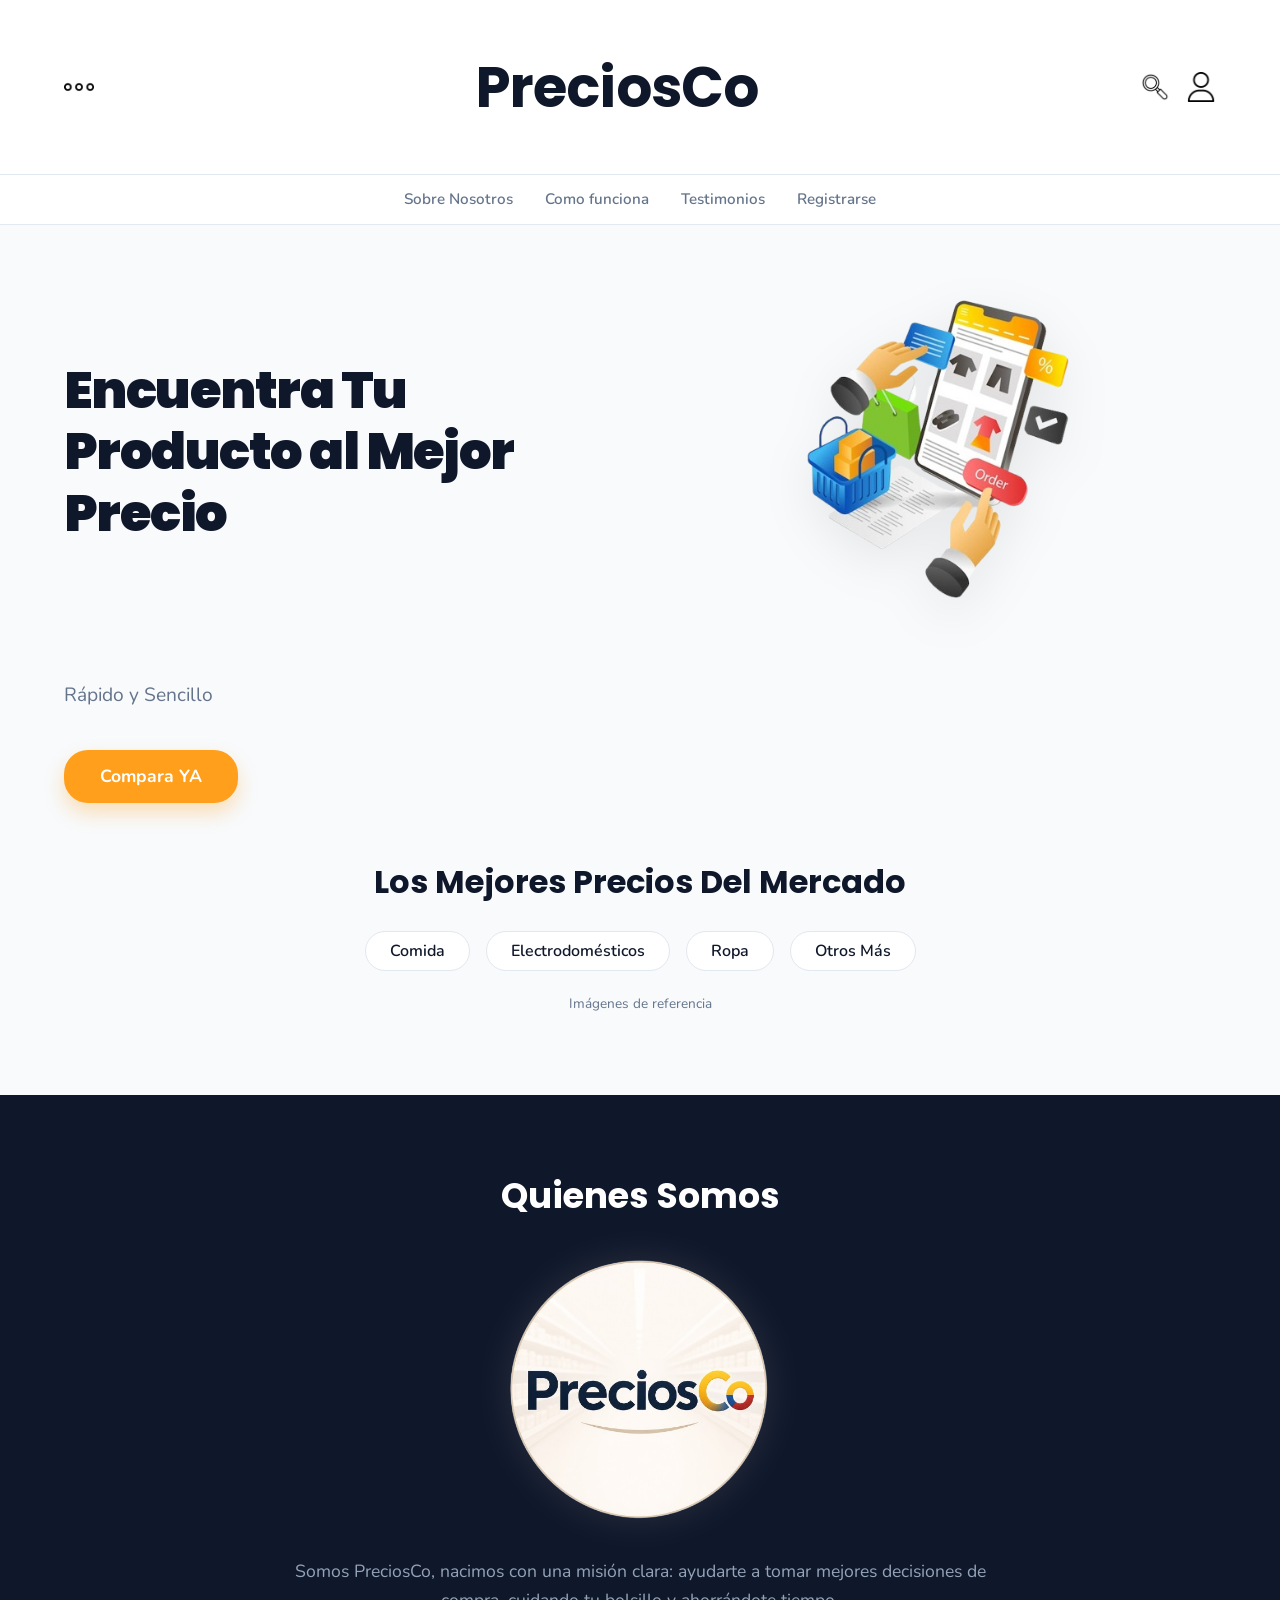
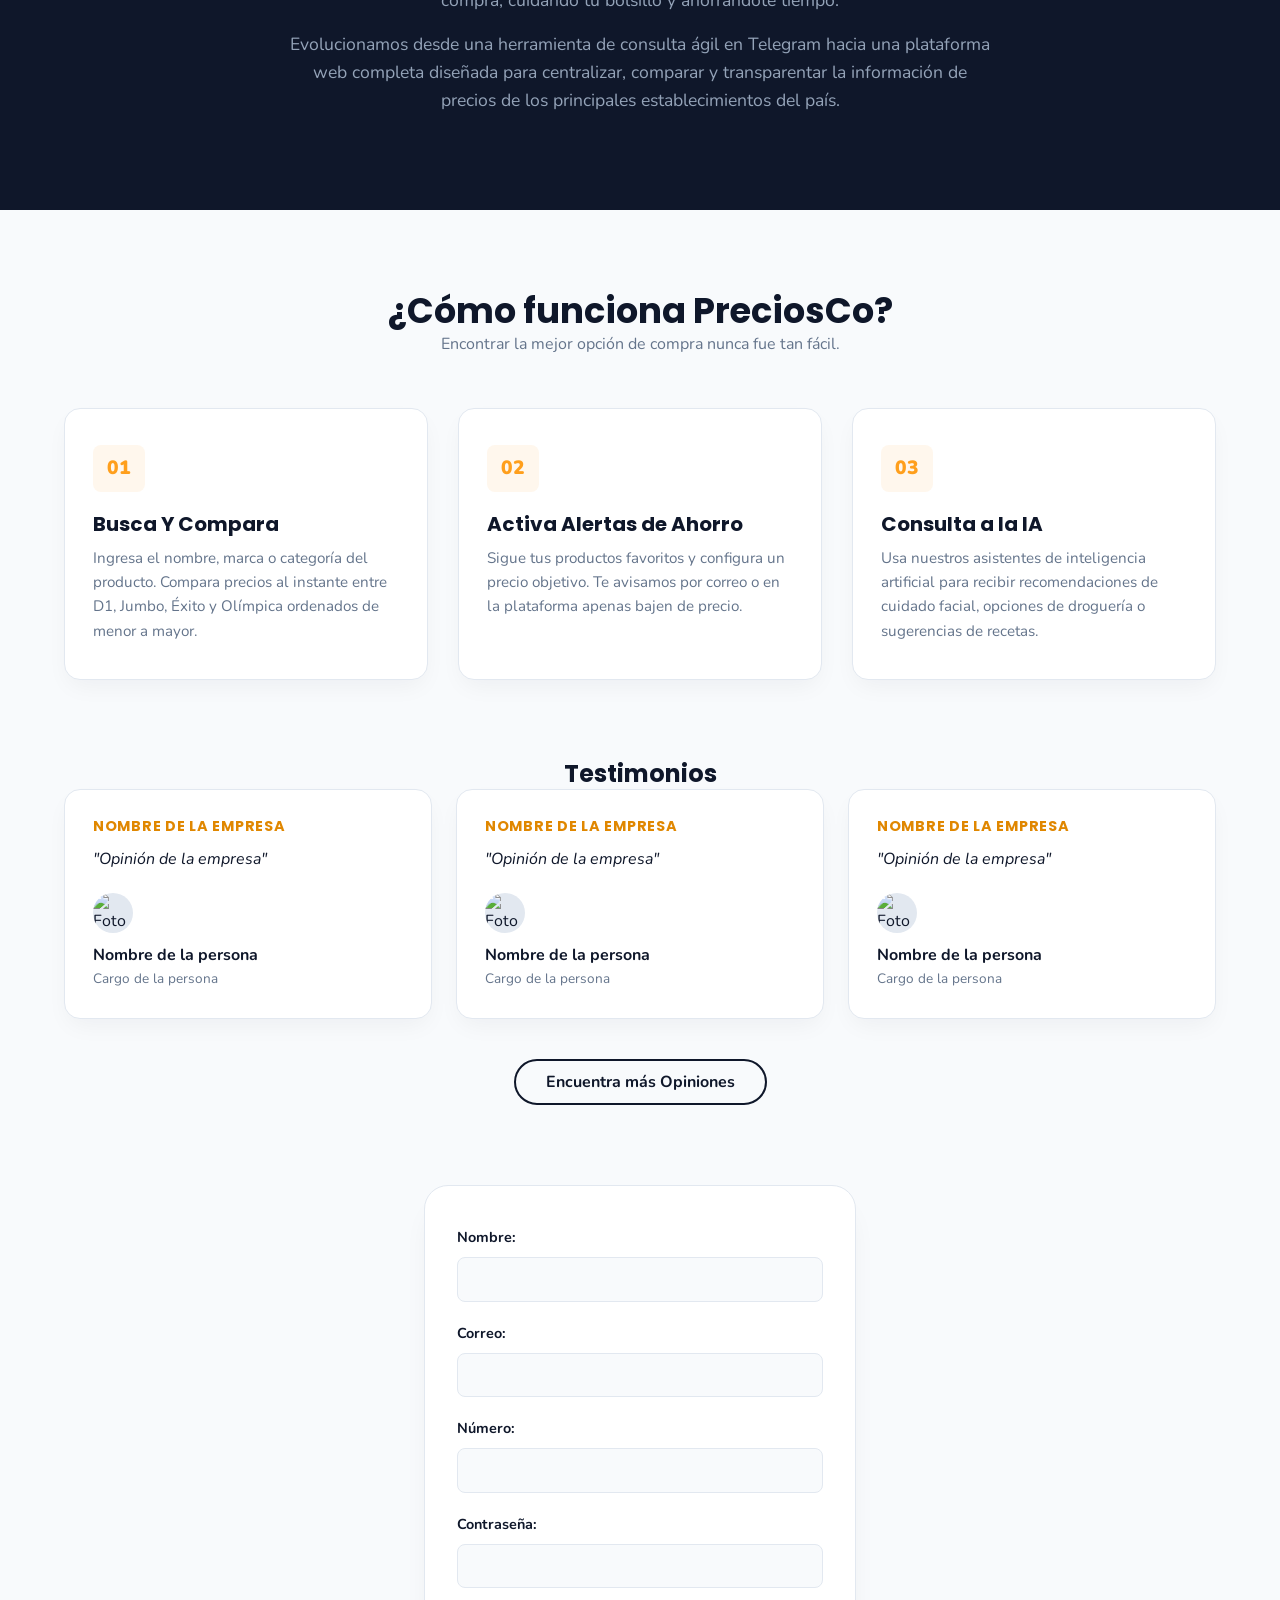
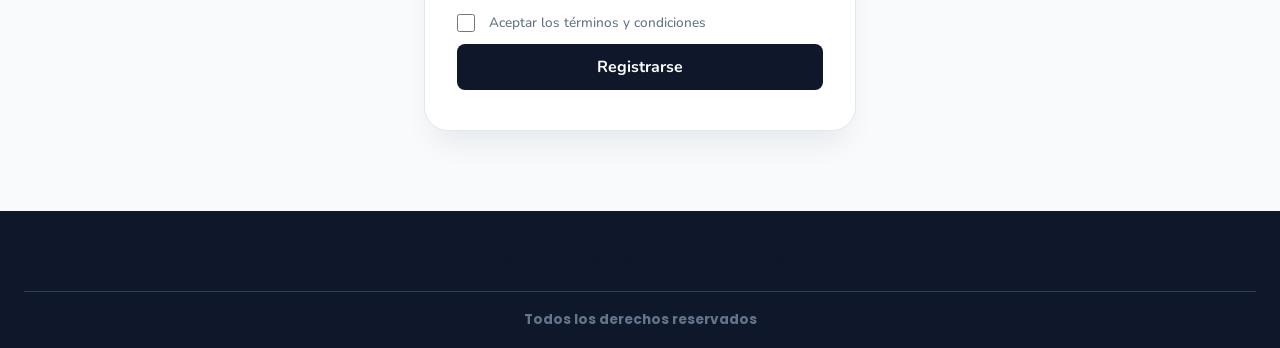
==== commit 536750c6: "Refactor HTML structure and styles for improved layout and typography" ====
--- a/frontend/pages/index.html
+++ b/frontend/pages/index.html
@@ -1,150 +1,170 @@
 <!DOCTYPE html>
 <html lang="es">
+
 <head>
     <meta charset="UTF-8">
     <meta name="viewport" content="width=device-width, initial-scale=1.0">
     <title>PreciosCo</title>
+    <link rel="preconnect" href="https://fonts.googleapis.com">
+    <link rel="preconnect" href="https://fonts.gstatic.com" crossorigin>
+    <link
+        href="https://fonts.googleapis.com/css2?family=Poppins:wght@600;700;800&family=Nunito:wght@400;600&display=swap"
+        rel="stylesheet">
     <link rel="preload" href="/frontend/styles/normalize.css" as="stylesheet">
     <link rel="stylesheet" href="/frontend/styles/normalize.css">
     <link rel="stylesheet" href="/frontend/styles/style.css">
 </head>
+
 <body>
-<header class="site-header">
-    <div class="site-header__inner">
-        <img src="/frontend/assets/icons/meatball-menu.png" alt="Abrir menú" width="30">
-        <a href="index.html" class="site-header__title">
-            <h1>PreciosCo</h1>
-        </a>
-        <div class="header-actions">
-            <img src="/frontend/assets/icons/find.png" alt="Buscar" width="30">
-            <img src="/frontend/assets/icons/user.png" alt="Mi cuenta" width="30">
+    <header class="site-header">
+        <div class="site-header__inner">
+            <img src="/frontend/assets/icons/meatball-menu.png" alt="Abrir menú" width="30">
+            <a href="index.html" class="site-header__title">
+                <h1>PreciosCo</h1>
+            </a>
+            <div class="header-actions">
+                <img src="/frontend/assets/icons/find.png" alt="Buscar" width="30">
+                <img src="/frontend/assets/icons/user.png" alt="Mi cuenta" width="30">
+            </div>
         </div>
-    </div>
-</header>
+    </header>
 
-<nav class="site-nav">
-    <ul class="site-nav__list">
-        <li><a href="#sobre-nosotros">Sobre Nosotros</a></li>
-        <li><a href="#como-funciona">Como funciona</a></li>
-        <li><a href="#testimonios">Testimonios</a></li>
-        <li><a href="#registro">Registrarse</a></li>
-    </ul>
-</nav>
+    <nav class="site-nav">
+        <ul class="site-nav__list">
+            <a href="#sobre-nosotros">Sobre Nosotros</a>
+            <a href="#como-funciona">Como funciona</a>
+            <a href="#testimonios">Testimonios</a>
+            <a href="#registro">Registrarse</a>
+        </ul>
+    </nav>
 
-<section>
+    <section>
 
-    <div class="hero">
-        <img class="hero__image" src="/frontend/assets/images/isometric-flat-3d-illustration-online-shopping-concept-with-ecommerce-app_18660-4570-removebg-preview.png" alt="Ilustración de compra en línea">
-        <h2 class="hero__title">Encuentra Tu Producto al Mejor Precio</h2>
-        <p class="hero__text">Rápido y Sencillo</p>
+        <div class="hero">
+            <img class="hero__image"
+                src="/frontend/assets/images/isometric-flat-3d-illustration-online-shopping-concept-with-ecommerce-app_18660-4570-removebg-preview.png"
+                alt="Ilustración de compra en línea">
+            <h2 class="hero__title">Encuentra Tu Producto al Mejor Precio</h2>
+            <p class="hero__text">Rápido y Sencillo</p>
 
-        <div class="hero__actions">
-            <button class="hero__button">Compara YA</button>
+            <div class="hero__actions">
+                <button class="hero__button">Compara YA</button>
+            </div>
         </div>
-    </div>
 
-    <div class="quick-filters">
-        <h2 class="quick-filters__title">Los Mejores Precios Del Mercado</h2>
-        <button class="quick-filters__chip">Comida</button>
-        <button class="quick-filters__chip">Electrodomésticos</button>
-        <button class="quick-filters__chip">Ropa</button>
-        <button class="quick-filters__chip">Otros Más</button>
-        <p class="quick-filters__note">Imágenes de referencia</p>
-    </div>
+        <div class="quick-filters">
+            <h2 class="quick-filters__title">Los Mejores Precios Del Mercado</h2>
+            <button class="quick-filters__chip">Comida</button>
+            <button class="quick-filters__chip">Electrodomésticos</button>
+            <button class="quick-filters__chip">Ropa</button>
+            <button class="quick-filters__chip">Otros Más</button>
+            <p class="quick-filters__note">Imágenes de referencia</p>
+        </div>
 
-    <div id="sobre-nosotros" class="about">
-        <h2 class="about__title">Quienes Somos</h2>
-        <img class="about__image" src="/frontend/assets/images/LogoPreciosCo.png" alt="Logo PreciosCo" width="400">
-        <p class="about__eslogan">Somos PreciosCo, nacimos con una misión clara: ayudarte a tomar mejores decisiones de compra, cuidando tu bolsillo y ahorrándote tiempo.</p>
-        <p class="about__eslogan">Evolucionamos desde una herramienta de consulta ágil en Telegram hacia una plataforma web completa diseñada para centralizar, comparar y transparentar la información de precios de los principales establecimientos del país.</p>
-    </div>
+        <div id="sobre-nosotros" class="about">
+            <h2 class="about__title">Quienes Somos</h2>
+            <img class="about__image" src="/frontend/assets/images/LogoPreciosCo.png" alt="Logo PreciosCo" width="400">
+            <p class="about__eslogan">Somos PreciosCo, nacimos con una misión clara: ayudarte a tomar mejores decisiones
+                de compra, cuidando tu bolsillo y ahorrándote tiempo.</p>
+            <p class="about__eslogan">Evolucionamos desde una herramienta de consulta ágil en Telegram hacia una
+                plataforma web completa diseñada para centralizar, comparar y transparentar la información de precios de
+                los principales establecimientos del país.</p>
+        </div>
 
-    <div id="como-funciona" class="how-it-works">
-        <div class="section-heading">
-            <h2 class="section-heading__title">¿Cómo funciona PreciosCo?</h2>
-            <p class="section-heading__subtitle">Encontrar la mejor opción de compra nunca fue tan fácil.</p>
+        <div id="como-funciona" class="how-it-works">
+            <div class="section-heading">
+                <h2 class="section-heading__title">¿Cómo funciona PreciosCo?</h2>
+                <p class="section-heading__subtitle">Encontrar la mejor opción de compra nunca fue tan fácil.</p>
+            </div>
+            <div>
+                <ol class="steps-list">
+                    <li class="steps-list__item">
+                        <h3 class="steps-list__item-title">Busca Y Compara</h3>
+                        <p class="steps-list__item-text">Ingresa el nombre, marca o categoría del producto. Compara
+                            precios al instante entre D1, Jumbo, Éxito y Olímpica ordenados de menor a mayor.</p>
+                    </li>
+                    <li class="steps-list__item">
+                        <h3 class="steps-list__item-title">Activa Alertas de Ahorro</h3>
+                        <p class="steps-list__item-text">Sigue tus productos favoritos y configura un precio objetivo.
+                            Te avisamos por correo o en la plataforma apenas bajen de precio.</p>
+                    </li>
+                    <li class="steps-list__item">
+                        <h3 class="steps-list__item-title">Consulta a la IA</h3>
+                        <p class="steps-list__item-text">Usa nuestros asistentes de inteligencia artificial para recibir
+                            recomendaciones de cuidado facial, opciones de droguería o sugerencias de recetas.</p>
+                    </li>
+                </ol>
+            </div>
         </div>
-        <div>
-            <ol class="steps-list">
-                <li class="steps-list__item">
-                    <h3 class="steps-list__item-title">Busca Y Compara</h3>
-                    <p class="steps-list__item-text">Ingresa el nombre, marca o categoría del producto. Compara precios al instante entre D1, Jumbo, Éxito y Olímpica ordenados de menor a mayor.</p>
+
+        <div id="testimonios" class="testimonials">
+            <h2>Testimonios</h2>
+            <ul class="testimonials__grid">
+                <li class="testimonial-card">
+                    <h4 class="testimonial-card__label">Nombre de la empresa</h4>
+                    <p class="testimonial-card__quote">"Opinión de la empresa"</p>
+                    <img class="testimonial-card__avatar" src="#" alt="Foto de la persona" width="40">
+                    <p class="testimonial-card__author">Nombre de la persona</p>
+                    <p class="testimonial-card__role">Cargo de la persona</p>
                 </li>
-                <li class="steps-list__item">
-                    <h3 class="steps-list__item-title">Activa Alertas de Ahorro</h3>
-                    <p class="steps-list__item-text">Sigue tus productos favoritos y configura un precio objetivo. Te avisamos por correo o en la plataforma apenas bajen de precio.</p>
+                <li class="testimonial-card">
+                    <h4 class="testimonial-card__label">Nombre de la empresa</h4>
+                    <p class="testimonial-card__quote">"Opinión de la empresa"</p>
+                    <img class="testimonial-card__avatar" src="#" alt="Foto de la persona" width="40">
+                    <p class="testimonial-card__author">Nombre de la persona</p>
+                    <p class="testimonial-card__role">Cargo de la persona</p>
                 </li>
-                <li class="steps-list__item">
-                    <h3 class="steps-list__item-title">Consulta a la IA</h3>
-                    <p class="steps-list__item-text">Usa nuestros asistentes de inteligencia artificial para recibir recomendaciones de cuidado facial, opciones de droguería o sugerencias de recetas.</p>
+                <li class="testimonial-card">
+                    <h4 class="testimonial-card__label">Nombre de la empresa</h4>
+                    <p class="testimonial-card__quote">"Opinión de la empresa"</p>
+                    <img class="testimonial-card__avatar" src="#" alt="Foto de la persona" width="40">
+                    <p class="testimonial-card__author">Nombre de la persona</p>
+                    <p class="testimonial-card__role">Cargo de la persona</p>
                 </li>
-            </ol>
+            </ul>
+            <button class="testimonials__button">Encuentra más Opiniones</button>
         </div>
-    </div>
 
-    <div id="testimonios" class="testimonials">
-        <h2>Testimonios</h2>
-        <ul class="testimonials__grid">
-            <li class="testimonial-card">
-                <h4 class="testimonial-card__label">Nombre de la empresa</h4>
-                <p class="testimonial-card__quote">"Opinión de la empresa"</p>
-                <img class="testimonial-card__avatar" src="#" alt="Foto de la persona" width="40">
-                <p class="testimonial-card__author">Nombre de la persona</p>
-                <p class="testimonial-card__role">Cargo de la persona</p>
-            </li>
-            <li class="testimonial-card">
-                <h4 class="testimonial-card__label">Nombre de la empresa</h4>
-                <p class="testimonial-card__quote">"Opinión de la empresa"</p>
-                <img class="testimonial-card__avatar" src="#" alt="Foto de la persona" width="40">
-                <p class="testimonial-card__author">Nombre de la persona</p>
-                <p class="testimonial-card__role">Cargo de la persona</p>
-            </li>
-            <li class="testimonial-card">
-                <h4 class="testimonial-card__label">Nombre de la empresa</h4>
-                <p class="testimonial-card__quote">"Opinión de la empresa"</p>
-                <img class="testimonial-card__avatar" src="#" alt="Foto de la persona" width="40">
-                <p class="testimonial-card__author">Nombre de la persona</p>
-                <p class="testimonial-card__role">Cargo de la persona</p>
-            </li>
+        <div id="registro" class="auth-form-wrapper">
+            <form class="auth-form">
+                <div class="auth-form__field">
+                    <label class="auth-form__label" for="register-name">Nombre:</label>
+                    <input type="text" id="register-name" name="name" required>
+                </div>
+                <div class="auth-form__field">
+                    <label class="auth-form__label" for="register-email">Correo:</label>
+                    <input type="email" id="register-email" name="email" required>
+                </div>
+                <div class="auth-form__field">
+                    <label class="auth-form__label" for="register-phone">Número:</label>
+                    <input type="number" id="register-phone" name="phone">
+                </div>
+                <div class="auth-form__field">
+                    <label class="auth-form__label" for="register-password">Contraseña:</label>
+                    <input type="password" id="register-password" name="password" required>
+                </div>
+
+                <div class="auth-form__terms">
+                    <input type="checkbox" id="register-terms" name="terms" required>
+                    <span>Aceptar los términos y condiciones</span>
+                </div>
+
+                <button type="submit" class="auth-form__submit">Registrarse</button>
+            </form>
+        </div>
+    </section>
+
+    <footer class="site-footer">
+        <ul class="site-footer__links">
+            <li><a href="#">
+                    <h5>Preguntas Y Respuestas</h5>
+                </a></li>
+            <li><a href="#">
+                    <h5>Contáctanos</h5>
+                </a></li>
         </ul>
-        <button class="testimonials__button">Encuentra más Opiniones</button>
-    </div>
+        <h5 class="site-footer__copy">Todos los derechos reservados</h5>
+    </footer>
+</body>
 
-    <div id="registro" class="auth-form-wrapper">
-        <form class="auth-form">
-            <div class="auth-form__field">
-                <label class="auth-form__label" for="register-name">Nombre:</label>
-                <input type="text" id="register-name" name="name" required>
-            </div>
-            <div class="auth-form__field">
-                <label class="auth-form__label" for="register-email">Correo:</label>
-                <input type="email" id="register-email" name="email" required>
-            </div>
-            <div class="auth-form__field">
-                <label class="auth-form__label" for="register-phone">Número:</label>
-                <input type="number" id="register-phone" name="phone">
-            </div>
-            <div class="auth-form__field">
-                <label class="auth-form__label" for="register-password">Contraseña:</label>
-                <input type="password" id="register-password" name="password" required>
-            </div>
-
-            <div class="auth-form__terms">
-                <input type="checkbox" id="register-terms" name="terms" required>
-                <span>Aceptar los términos y condiciones</span>
-            </div>
-
-            <button type="submit" class="auth-form__submit">Registrarse</button>
-        </form>
-    </div>
-</section>
-
-<footer class="site-footer">
-    <ul class="site-footer__links">
-        <li><a href="#"><h5>Preguntas Y Respuestas</h5></a></li>
-        <li><a href="#"><h5>Contáctanos</h5></a></li>
-    </ul>
-    <h5 class="site-footer__copy">Todos los derechos reservados</h5>
-</footer>
-</body>
-</html>
+</html>
--- a/frontend/styles/style.css
+++ b/frontend/styles/style.css
@@ -26,7 +26,8 @@
     --border-color: #E2E8F0;
 
     /* Tipografía */
-    --font-main: system-ui, -apple-system, BlinkMacSystemFont, 'Segoe UI', Roboto, sans-serif;
+    --font-display: 'Poppins', sans-serif;
+    --font-body: 'Nunito', sans-serif;
 
     /* Radios y sombras */
     --radius-sm: 8px;
@@ -51,6 +52,7 @@
     font-family: var(--font-main);
     line-height: 1.6;
     overflow-x: hidden;
+    font-family: var(--font-body);
 }
 
 img {
@@ -67,6 +69,7 @@
 h1, h2, h3, h4, h5 {
     line-height: 1.2;
     color: var(--text-primary);
+    font-family: var(--font-display);
 }
 
 /* ============================================================
@@ -119,6 +122,7 @@
 .site-nav {
     background: var(--bg-surface);
     border-bottom: 1px solid var(--border-color);
+    
 }
 
 .site-nav__list {
@@ -543,8 +547,10 @@
     .hero {
         grid-template-columns: 1fr;
         text-align: center;
+        
     }
 
+    
     .hero__image,
     .hero__title,
     .hero__text,
